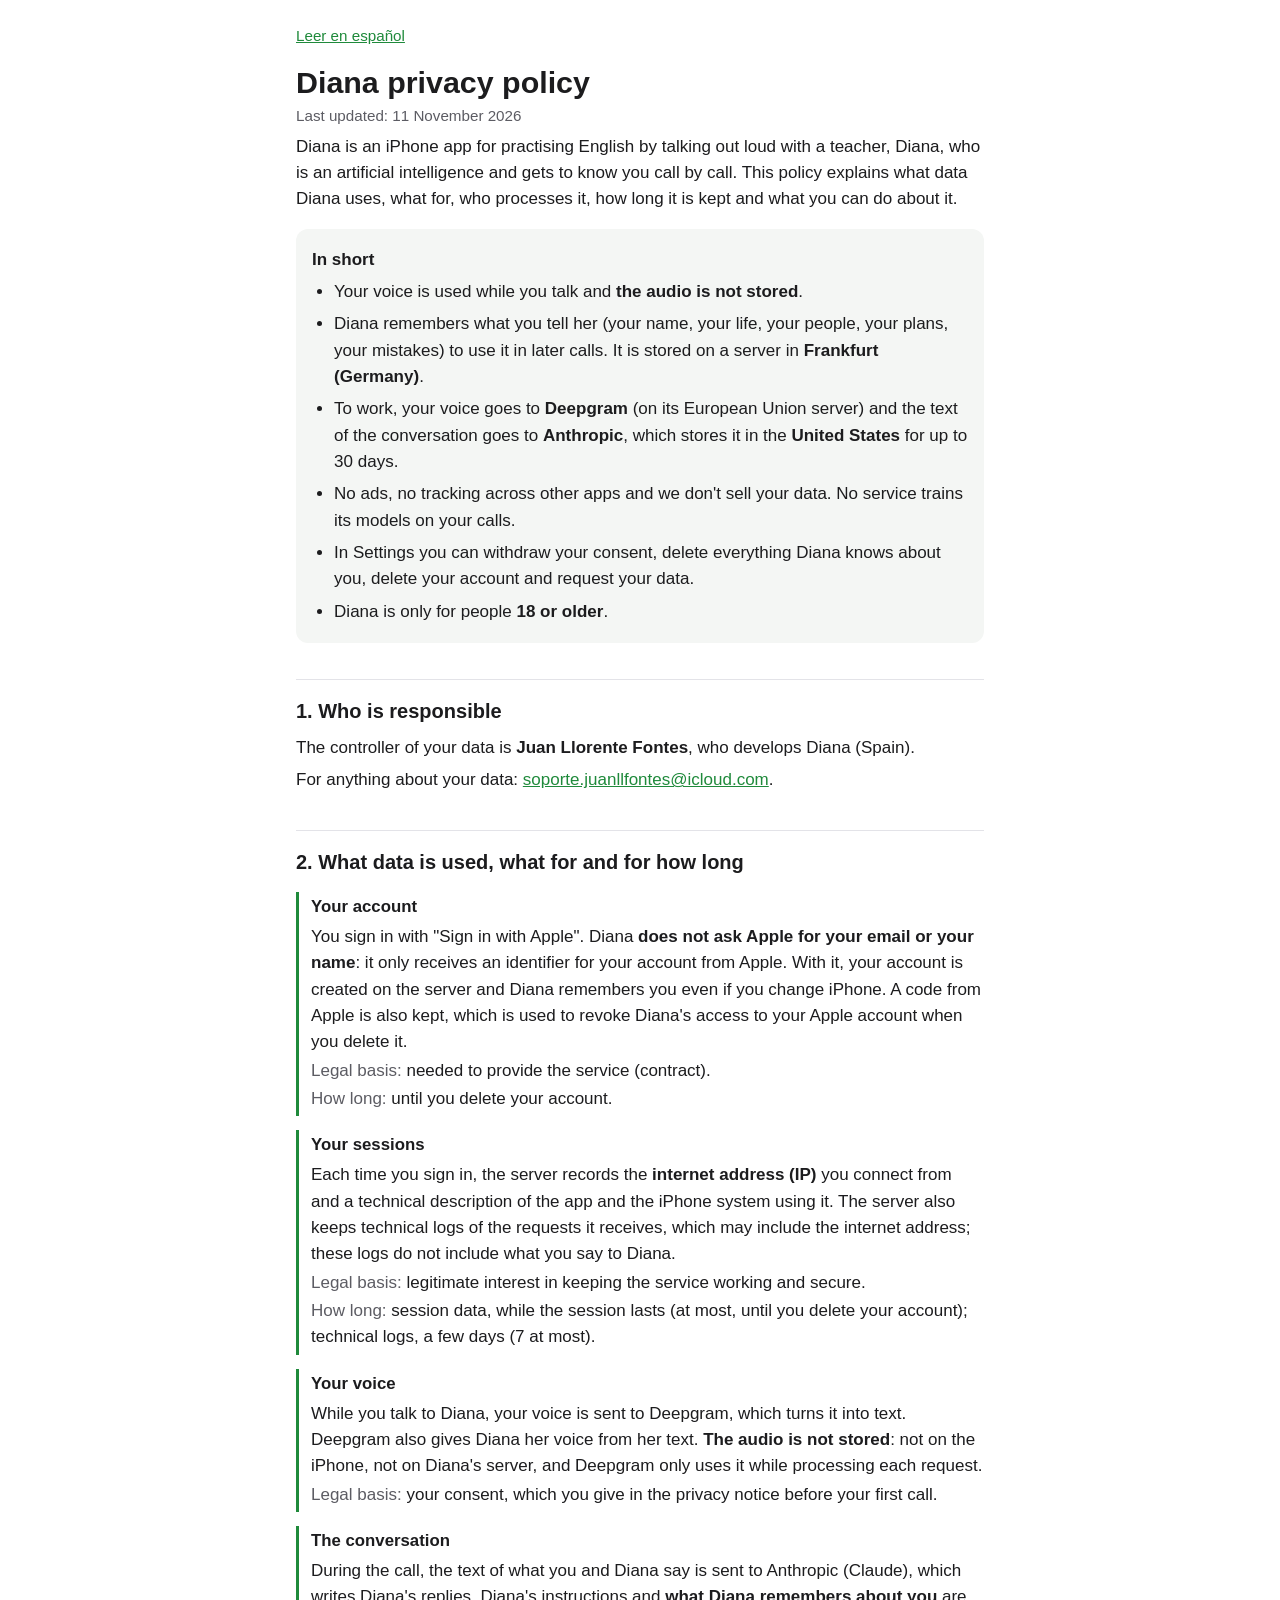
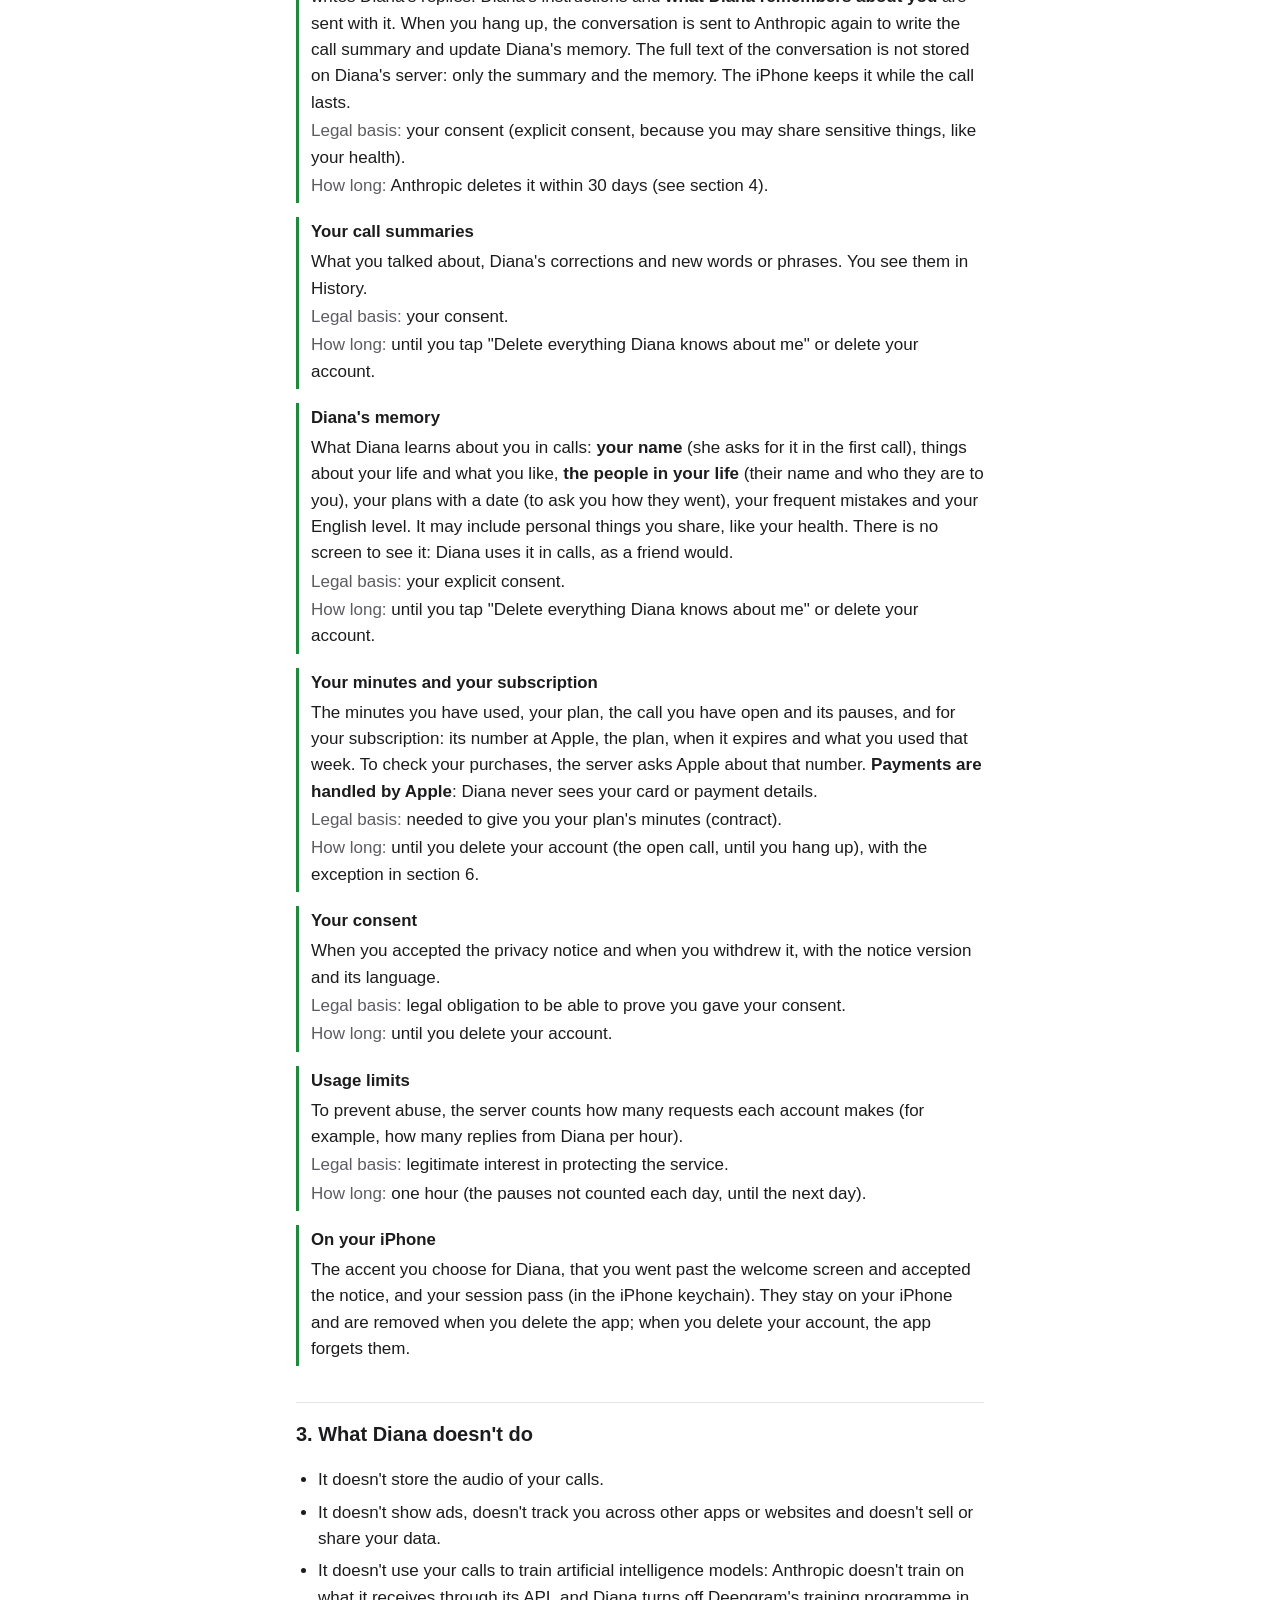
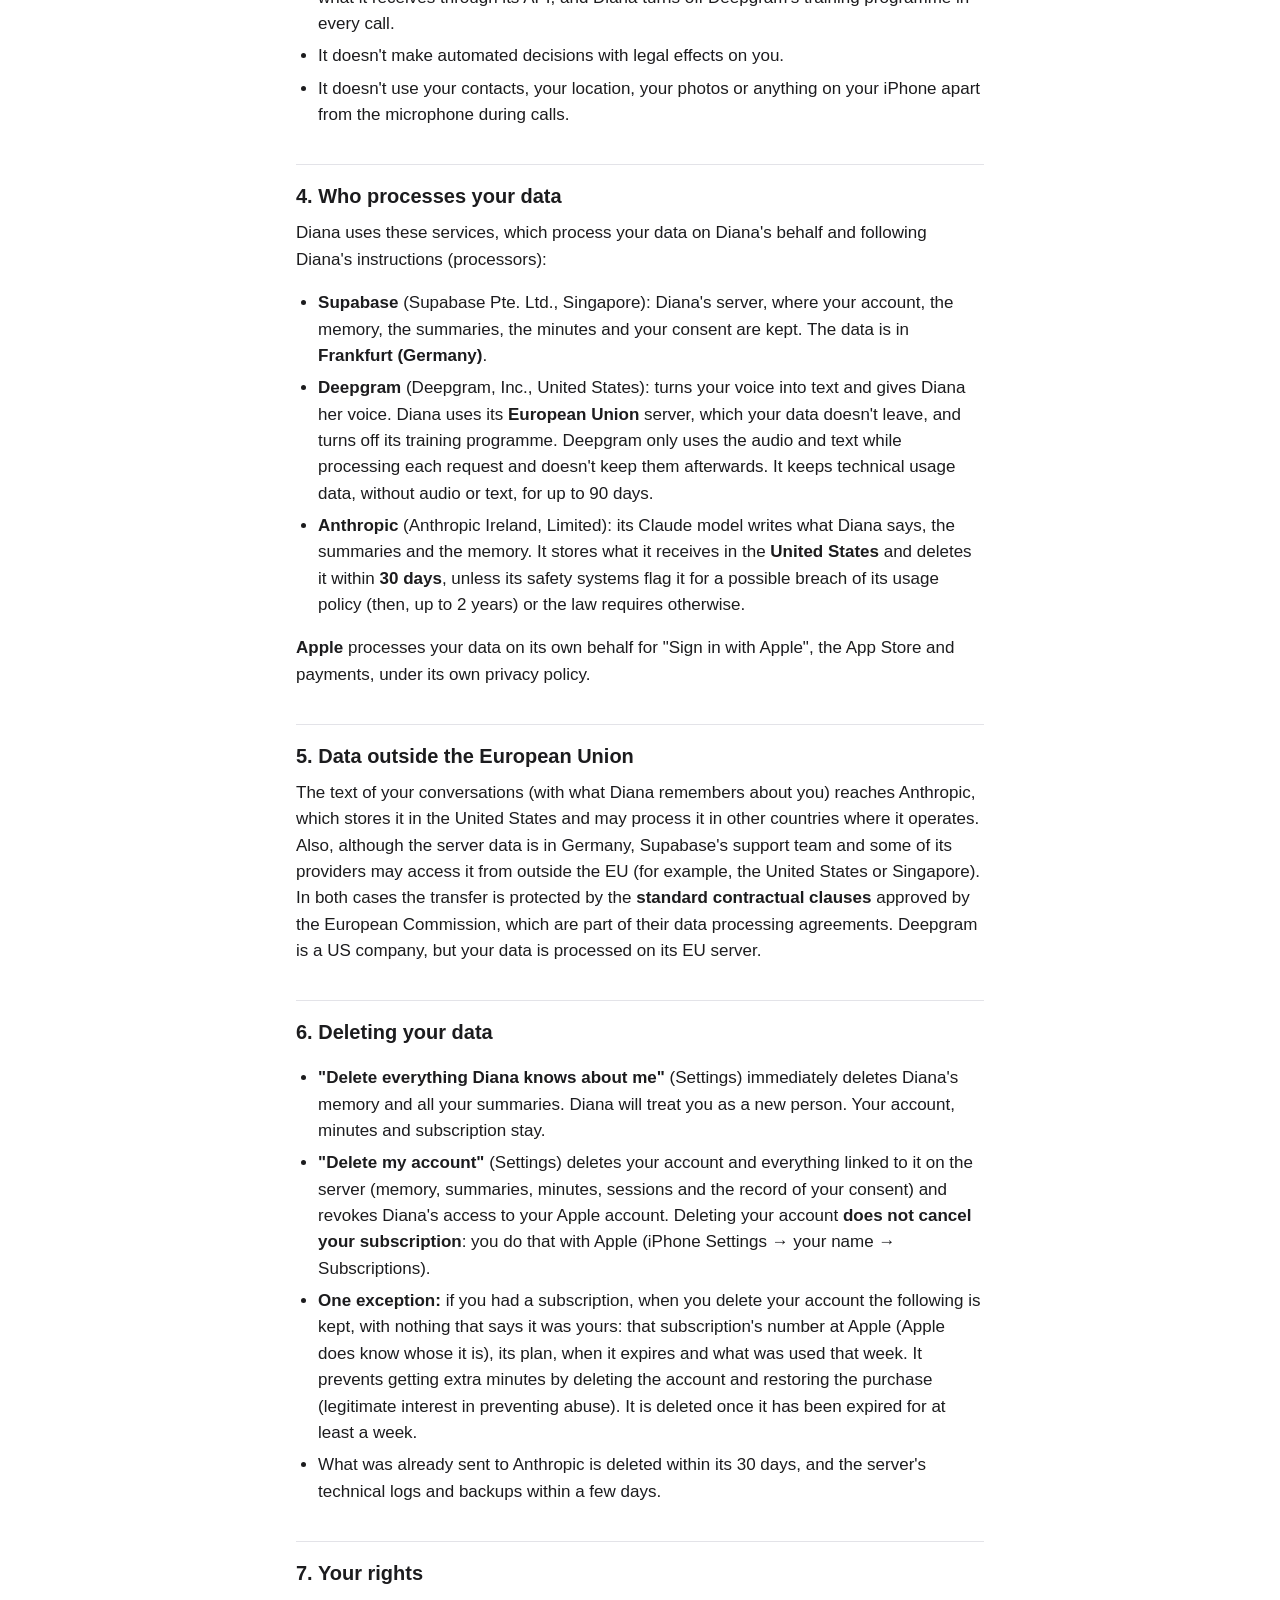
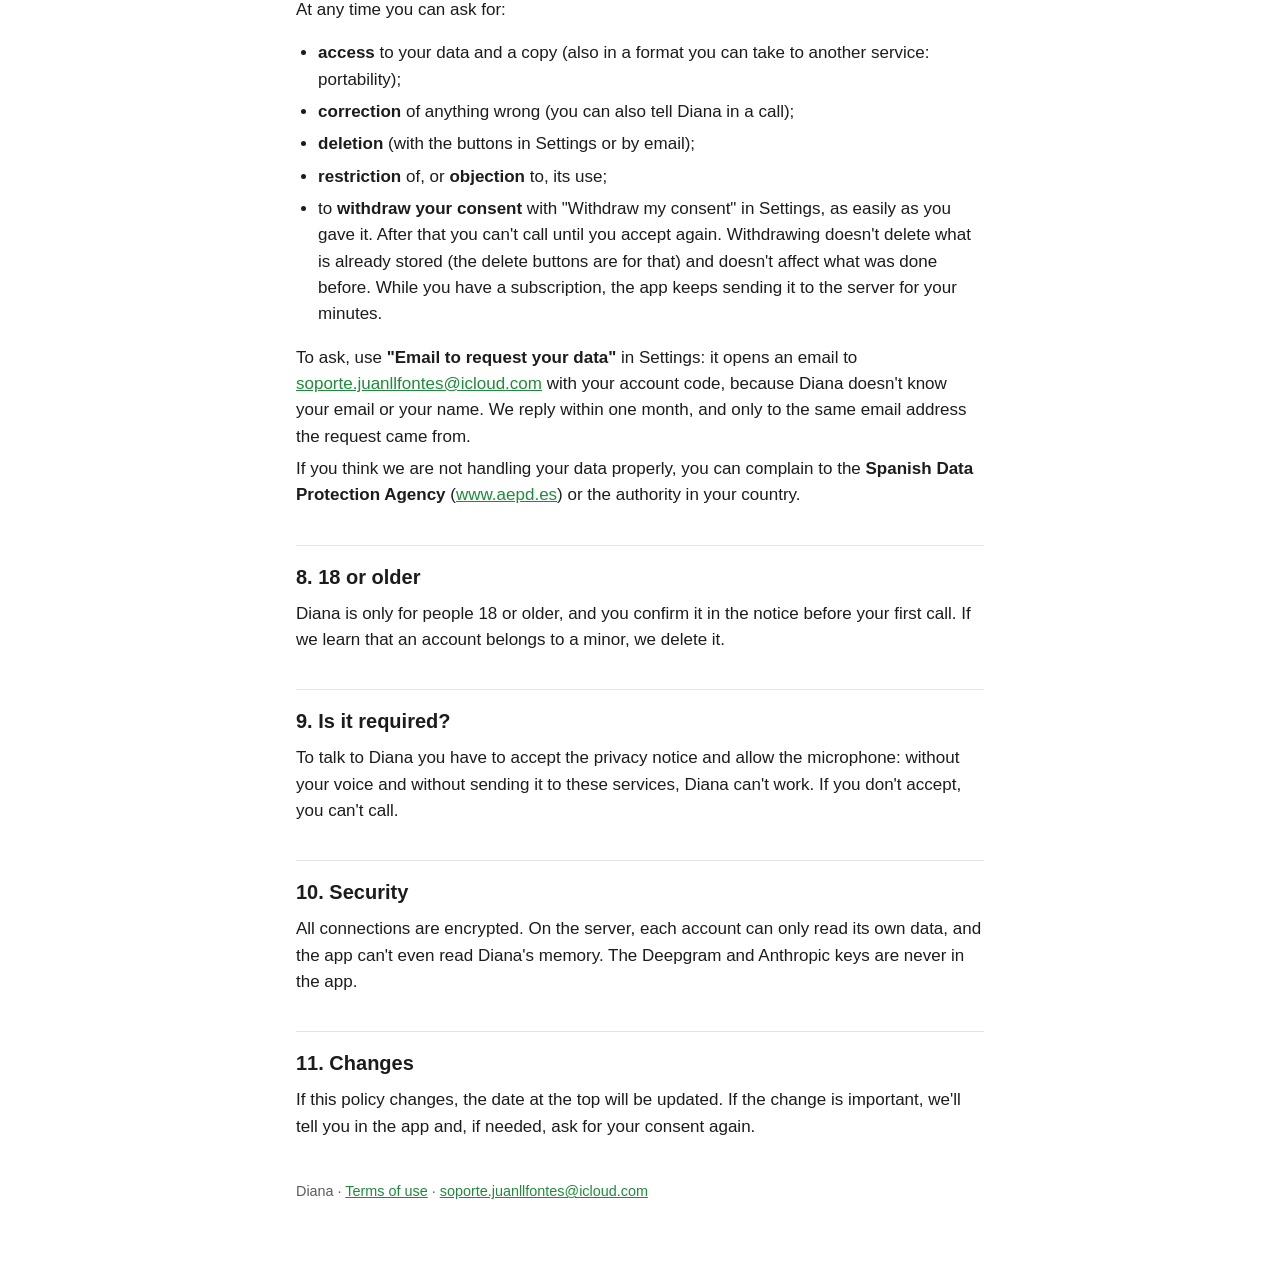
==== en/privacy.html @ 8b051eec "Política de privacidad y términos de uso de Diana (es/en), T-031 Co-Authored-By: Claude Opus 5.5 <no" ====
<!doctype html>
<html lang="en">
<head>
<meta charset="utf-8">
<meta name="viewport" content="width=device-width, initial-scale=1">
<title>Diana · Privacy policy</title>
<link rel="stylesheet" href="../estilo.css">
</head>
<body>
<main>
<p class="idioma"><a href="../es/privacidad.html" hreflang="es" lang="es">Leer en español</a></p>
<h1>Diana privacy policy</h1>
<p class="fecha">Last updated: 11 November 2026</p>

<p>Diana is an iPhone app for practising English by talking out loud with a teacher, Diana, who is an artificial intelligence and gets to know you call by call. This policy explains what data Diana uses, what for, who processes it, how long it is kept and what you can do about it.</p>

<div class="resumen">
<p><strong>In short</strong></p>
<ul>
<li>Your voice is used while you talk and <strong>the audio is not stored</strong>.</li>
<li>Diana remembers what you tell her (your name, your life, your people, your plans, your mistakes) to use it in later calls. It is stored on a server in <strong>Frankfurt (Germany)</strong>.</li>
<li>To work, your voice goes to <strong>Deepgram</strong> (on its European Union server) and the text of the conversation goes to <strong>Anthropic</strong>, which stores it in the <strong>United States</strong> for up to 30 days.</li>
<li>No ads, no tracking across other apps and we don't sell your data. No service trains its models on your calls.</li>
<li>In Settings you can withdraw your consent, delete everything Diana knows about you, delete your account and request your data.</li>
<li>Diana is only for people <strong>18 or older</strong>.</li>
</ul>
</div>

<h2>1. Who is responsible</h2>
<p>The controller of your data is <strong>Juan Llorente Fontes</strong>, who develops Diana (Spain).</p>
<p>For anything about your data: <a href="mailto:soporte.juanllfontes@icloud.com">soporte.juanllfontes@icloud.com</a>.</p>

<h2>2. What data is used, what for and for how long</h2>

<div class="dato">
<h3>Your account</h3>
<p>You sign in with "Sign in with Apple". Diana <strong>does not ask Apple for your email or your name</strong>: it only receives an identifier for your account from Apple. With it, your account is created on the server and Diana remembers you even if you change iPhone. A code from Apple is also kept, which is used to revoke Diana's access to your Apple account when you delete it.</p>
<p><span class="etiqueta">Legal basis:</span> needed to provide the service (contract).</p>
<p><span class="etiqueta">How long:</span> until you delete your account.</p>
</div>

<div class="dato">
<h3>Your sessions</h3>
<p>Each time you sign in, the server records the <strong>internet address (IP)</strong> you connect from and a technical description of the app and the iPhone system using it. The server also keeps technical logs of the requests it receives, which may include the internet address; these logs do not include what you say to Diana.</p>
<p><span class="etiqueta">Legal basis:</span> legitimate interest in keeping the service working and secure.</p>
<p><span class="etiqueta">How long:</span> session data, while the session lasts (at most, until you delete your account); technical logs, a few days (7 at most).</p>
</div>

<div class="dato">
<h3>Your voice</h3>
<p>While you talk to Diana, your voice is sent to Deepgram, which turns it into text. Deepgram also gives Diana her voice from her text. <strong>The audio is not stored</strong>: not on the iPhone, not on Diana's server, and Deepgram only uses it while processing each request.</p>
<p><span class="etiqueta">Legal basis:</span> your consent, which you give in the privacy notice before your first call.</p>
</div>

<div class="dato">
<h3>The conversation</h3>
<p>During the call, the text of what you and Diana say is sent to Anthropic (Claude), which writes Diana's replies. Diana's instructions and <strong>what Diana remembers about you</strong> are sent with it. When you hang up, the conversation is sent to Anthropic again to write the call summary and update Diana's memory. The full text of the conversation is not stored on Diana's server: only the summary and the memory. The iPhone keeps it while the call lasts.</p>
<p><span class="etiqueta">Legal basis:</span> your consent (explicit consent, because you may share sensitive things, like your health).</p>
<p><span class="etiqueta">How long:</span> Anthropic deletes it within 30 days (see section 4).</p>
</div>

<div class="dato">
<h3>Your call summaries</h3>
<p>What you talked about, Diana's corrections and new words or phrases. You see them in History.</p>
<p><span class="etiqueta">Legal basis:</span> your consent.</p>
<p><span class="etiqueta">How long:</span> until you tap "Delete everything Diana knows about me" or delete your account.</p>
</div>

<div class="dato">
<h3>Diana's memory</h3>
<p>What Diana learns about you in calls: <strong>your name</strong> (she asks for it in the first call), things about your life and what you like, <strong>the people in your life</strong> (their name and who they are to you), your plans with a date (to ask you how they went), your frequent mistakes and your English level. It may include personal things you share, like your health. There is no screen to see it: Diana uses it in calls, as a friend would.</p>
<p><span class="etiqueta">Legal basis:</span> your explicit consent.</p>
<p><span class="etiqueta">How long:</span> until you tap "Delete everything Diana knows about me" or delete your account.</p>
</div>

<div class="dato">
<h3>Your minutes and your subscription</h3>
<p>The minutes you have used, your plan, the call you have open and its pauses, and for your subscription: its number at Apple, the plan, when it expires and what you used that week. To check your purchases, the server asks Apple about that number. <strong>Payments are handled by Apple</strong>: Diana never sees your card or payment details.</p>
<p><span class="etiqueta">Legal basis:</span> needed to give you your plan's minutes (contract).</p>
<p><span class="etiqueta">How long:</span> until you delete your account (the open call, until you hang up), with the exception in section 6.</p>
</div>

<div class="dato">
<h3>Your consent</h3>
<p>When you accepted the privacy notice and when you withdrew it, with the notice version and its language.</p>
<p><span class="etiqueta">Legal basis:</span> legal obligation to be able to prove you gave your consent.</p>
<p><span class="etiqueta">How long:</span> until you delete your account.</p>
</div>

<div class="dato">
<h3>Usage limits</h3>
<p>To prevent abuse, the server counts how many requests each account makes (for example, how many replies from Diana per hour).</p>
<p><span class="etiqueta">Legal basis:</span> legitimate interest in protecting the service.</p>
<p><span class="etiqueta">How long:</span> one hour (the pauses not counted each day, until the next day).</p>
</div>

<div class="dato">
<h3>On your iPhone</h3>
<p>The accent you choose for Diana, that you went past the welcome screen and accepted the notice, and your session pass (in the iPhone keychain). They stay on your iPhone and are removed when you delete the app; when you delete your account, the app forgets them.</p>
</div>

<h2>3. What Diana doesn't do</h2>
<ul>
<li>It doesn't store the audio of your calls.</li>
<li>It doesn't show ads, doesn't track you across other apps or websites and doesn't sell or share your data.</li>
<li>It doesn't use your calls to train artificial intelligence models: Anthropic doesn't train on what it receives through its API, and Diana turns off Deepgram's training programme in every call.</li>
<li>It doesn't make automated decisions with legal effects on you.</li>
<li>It doesn't use your contacts, your location, your photos or anything on your iPhone apart from the microphone during calls.</li>
</ul>

<h2>4. Who processes your data</h2>
<p>Diana uses these services, which process your data on Diana's behalf and following Diana's instructions (processors):</p>
<ul>
<li><strong>Supabase</strong> (Supabase Pte. Ltd., Singapore): Diana's server, where your account, the memory, the summaries, the minutes and your consent are kept. The data is in <strong>Frankfurt (Germany)</strong>.</li>
<li><strong>Deepgram</strong> (Deepgram, Inc., United States): turns your voice into text and gives Diana her voice. Diana uses its <strong>European Union</strong> server, which your data doesn't leave, and turns off its training programme. Deepgram only uses the audio and text while processing each request and doesn't keep them afterwards. It keeps technical usage data, without audio or text, for up to 90 days.</li>
<li><strong>Anthropic</strong> (Anthropic Ireland, Limited): its Claude model writes what Diana says, the summaries and the memory. It stores what it receives in the <strong>United States</strong> and deletes it within <strong>30 days</strong>, unless its safety systems flag it for a possible breach of its usage policy (then, up to 2 years) or the law requires otherwise.</li>
</ul>
<p><strong>Apple</strong> processes your data on its own behalf for "Sign in with Apple", the App Store and payments, under its own privacy policy.</p>

<h2>5. Data outside the European Union</h2>
<p>The text of your conversations (with what Diana remembers about you) reaches Anthropic, which stores it in the United States and may process it in other countries where it operates. Also, although the server data is in Germany, Supabase's support team and some of its providers may access it from outside the EU (for example, the United States or Singapore). In both cases the transfer is protected by the <strong>standard contractual clauses</strong> approved by the European Commission, which are part of their data processing agreements. Deepgram is a US company, but your data is processed on its EU server.</p>

<h2>6. Deleting your data</h2>
<ul>
<li><strong>"Delete everything Diana knows about me"</strong> (Settings) immediately deletes Diana's memory and all your summaries. Diana will treat you as a new person. Your account, minutes and subscription stay.</li>
<li><strong>"Delete my account"</strong> (Settings) deletes your account and everything linked to it on the server (memory, summaries, minutes, sessions and the record of your consent) and revokes Diana's access to your Apple account. Deleting your account <strong>does not cancel your subscription</strong>: you do that with Apple (iPhone Settings → your name → Subscriptions).</li>
<li><strong>One exception:</strong> if you had a subscription, when you delete your account the following is kept, with nothing that says it was yours: that subscription's number at Apple (Apple does know whose it is), its plan, when it expires and what was used that week. It prevents getting extra minutes by deleting the account and restoring the purchase (legitimate interest in preventing abuse). It is deleted once it has been expired for at least a week.</li>
<li>What was already sent to Anthropic is deleted within its 30 days, and the server's technical logs and backups within a few days.</li>
</ul>

<h2>7. Your rights</h2>
<p>At any time you can ask for:</p>
<ul>
<li><strong>access</strong> to your data and a copy (also in a format you can take to another service: portability);</li>
<li><strong>correction</strong> of anything wrong (you can also tell Diana in a call);</li>
<li><strong>deletion</strong> (with the buttons in Settings or by email);</li>
<li><strong>restriction</strong> of, or <strong>objection</strong> to, its use;</li>
<li>to <strong>withdraw your consent</strong> with "Withdraw my consent" in Settings, as easily as you gave it. After that you can't call until you accept again. Withdrawing doesn't delete what is already stored (the delete buttons are for that) and doesn't affect what was done before. While you have a subscription, the app keeps sending it to the server for your minutes.</li>
</ul>
<p>To ask, use <strong>"Email to request your data"</strong> in Settings: it opens an email to <a href="mailto:soporte.juanllfontes@icloud.com">soporte.juanllfontes@icloud.com</a> with your account code, because Diana doesn't know your email or your name. We reply within one month, and only to the same email address the request came from.</p>
<p>If you think we are not handling your data properly, you can complain to the <strong>Spanish Data Protection Agency</strong> (<a href="https://www.aepd.es">www.aepd.es</a>) or the authority in your country.</p>

<h2>8. 18 or older</h2>
<p>Diana is only for people 18 or older, and you confirm it in the notice before your first call. If we learn that an account belongs to a minor, we delete it.</p>

<h2>9. Is it required?</h2>
<p>To talk to Diana you have to accept the privacy notice and allow the microphone: without your voice and without sending it to these services, Diana can't work. If you don't accept, you can't call.</p>

<h2>10. Security</h2>
<p>All connections are encrypted. On the server, each account can only read its own data, and the app can't even read Diana's memory. The Deepgram and Anthropic keys are never in the app.</p>

<h2>11. Changes</h2>
<p>If this policy changes, the date at the top will be updated. If the change is important, we'll tell you in the app and, if needed, ask for your consent again.</p>

<footer>
<p>Diana · <a href="terms.html">Terms of use</a> · <a href="mailto:soporte.juanllfontes@icloud.com">soporte.juanllfontes@icloud.com</a></p>
</footer>
</main>
</body>
</html>
---- estilo.css ----
:root {
  color-scheme: light dark;
  --fondo: #ffffff;
  --texto: #1c1c1e;
  --suave: #5c5c63;
  --linea: #e3e3e8;
  --acento: #1f8a3b;
  --caja: #f4f6f4;
}
@media (prefers-color-scheme: dark) {
  :root {
    --fondo: #111113;
    --texto: #f2f2f5;
    --suave: #a9a9b2;
    --linea: #2c2c31;
    --acento: #4cc76a;
    --caja: #1b1e1b;
  }
}
* { box-sizing: border-box; }
html { -webkit-text-size-adjust: 100%; }
body {
  margin: 0;
  background: var(--fondo);
  color: var(--texto);
  font: 17px/1.55 -apple-system, BlinkMacSystemFont, "Segoe UI", Roboto, Helvetica, Arial, sans-serif;
}
main { max-width: 720px; margin: 0 auto; padding: 24px 16px 64px; }
h1 { font-size: 1.9rem; line-height: 1.2; margin: 8px 0 4px; }
h2 { font-size: 1.25rem; margin: 36px 0 8px; padding-top: 16px; border-top: 1px solid var(--linea); }
h3 { font-size: 1.05rem; margin: 20px 0 4px; }
p, li { margin: 6px 0; }
ul { padding-left: 1.3em; }
a { color: var(--acento); }
.fecha, .idioma { color: var(--suave); font-size: 0.95rem; margin: 0; }
.idioma { margin-bottom: 16px; }
.resumen { background: var(--caja); border-radius: 12px; padding: 12px 16px; margin: 16px 0; }
.resumen ul { margin: 0; }
.dato { border-left: 3px solid var(--acento); padding: 2px 0 2px 12px; margin: 14px 0; }
.dato h3 { margin-top: 0; }
.dato p { margin: 2px 0; }
.dato .etiqueta { color: var(--suave); }
footer { color: var(--suave); font-size: 0.9rem; margin-top: 40px; }
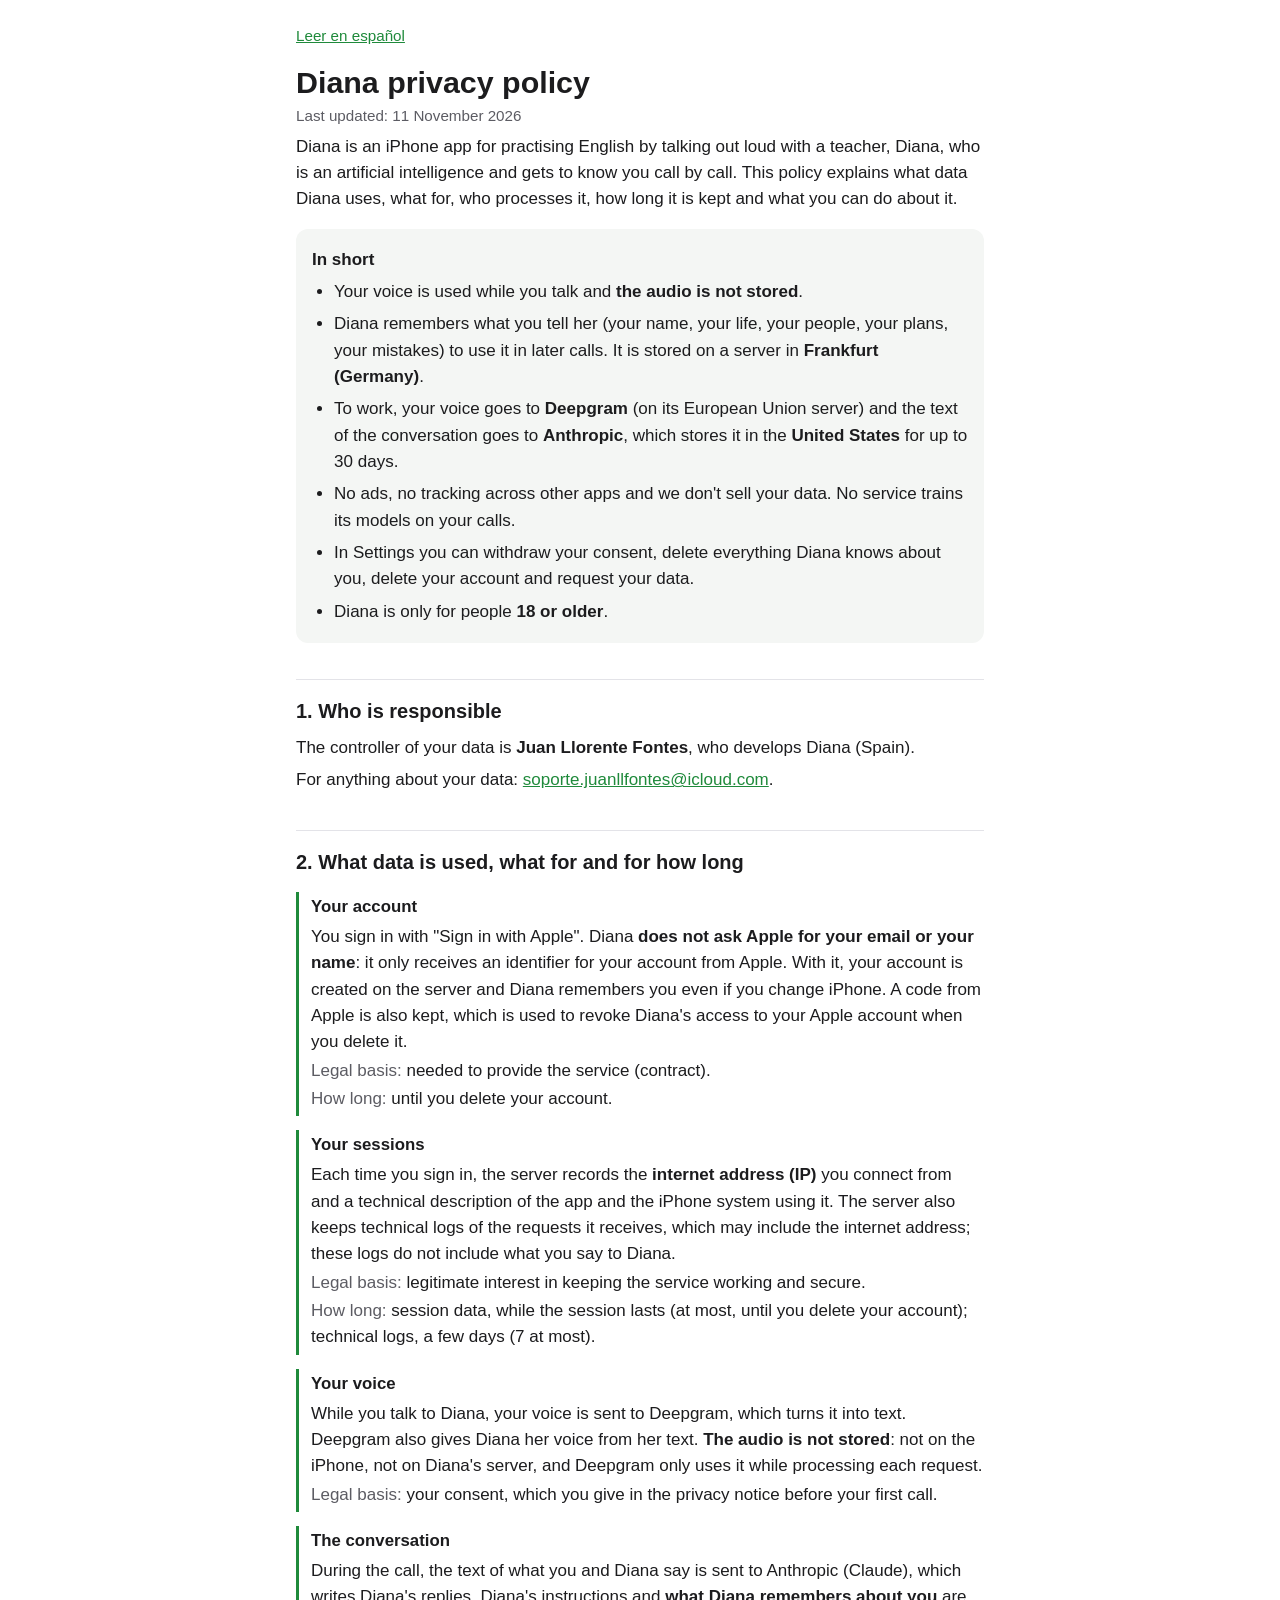
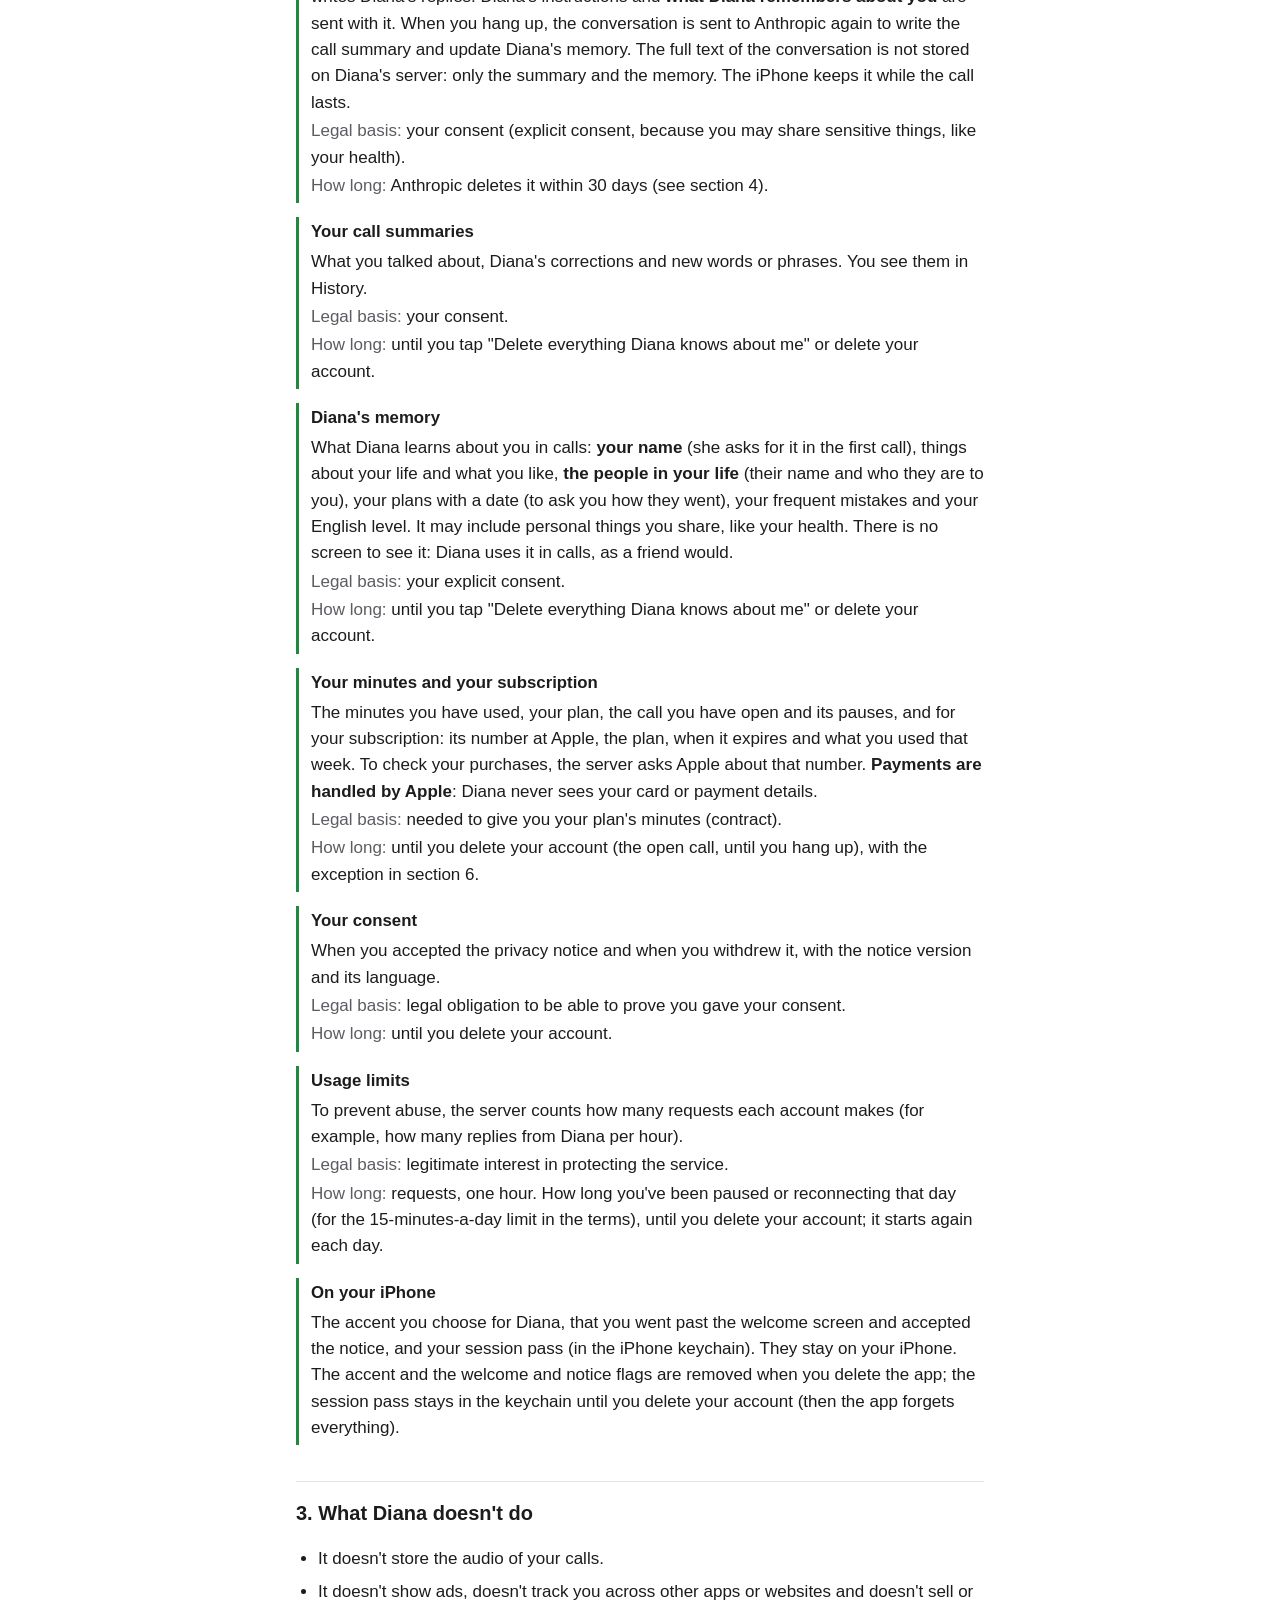
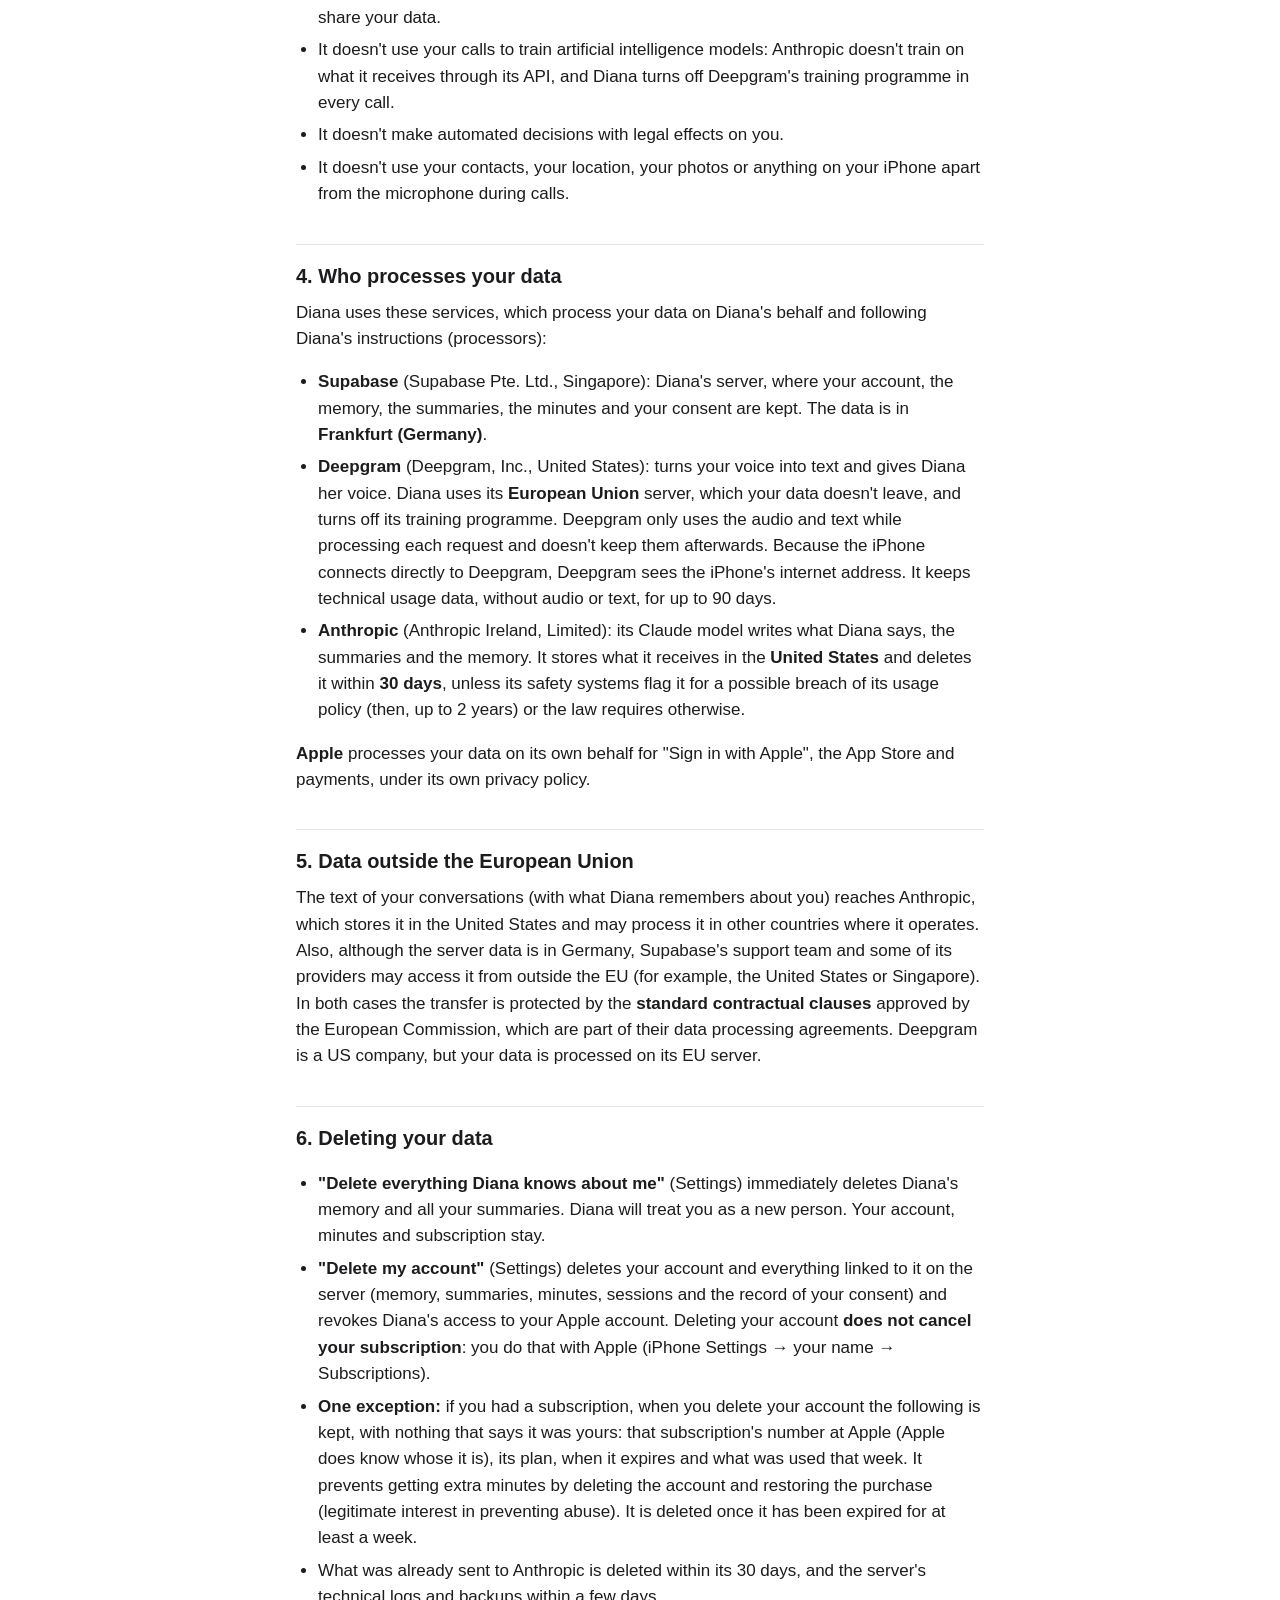
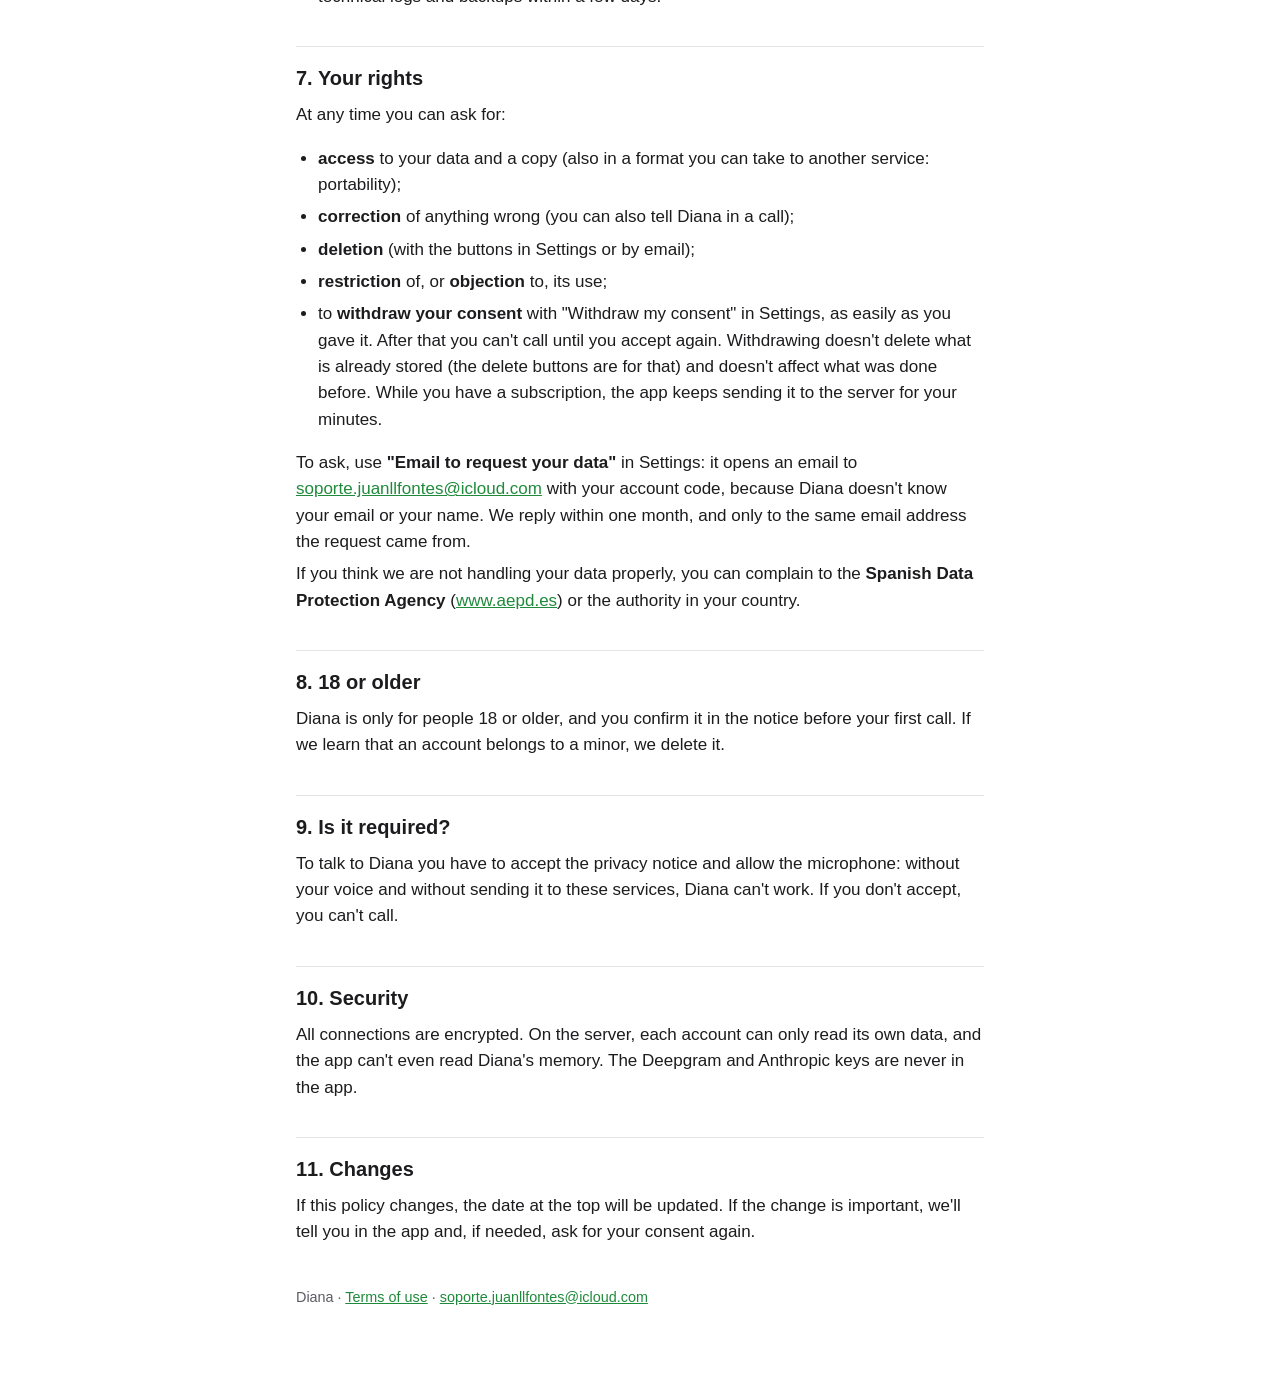
==== commit 347c5ebf: "Arreglos de la revisión de T-031: pase en el llavero, paradas del día, 15 min de pausas y IP en Deep" ====
--- a/en/privacy.html
+++ b/en/privacy.html
@@ -91,12 +91,12 @@
 <h3>Usage limits</h3>
 <p>To prevent abuse, the server counts how many requests each account makes (for example, how many replies from Diana per hour).</p>
 <p><span class="etiqueta">Legal basis:</span> legitimate interest in protecting the service.</p>
-<p><span class="etiqueta">How long:</span> one hour (the pauses not counted each day, until the next day).</p>
+<p><span class="etiqueta">How long:</span> requests, one hour. How long you've been paused or reconnecting that day (for the 15-minutes-a-day limit in the terms), until you delete your account; it starts again each day.</p>
 </div>
 
 <div class="dato">
 <h3>On your iPhone</h3>
-<p>The accent you choose for Diana, that you went past the welcome screen and accepted the notice, and your session pass (in the iPhone keychain). They stay on your iPhone and are removed when you delete the app; when you delete your account, the app forgets them.</p>
+<p>The accent you choose for Diana, that you went past the welcome screen and accepted the notice, and your session pass (in the iPhone keychain). They stay on your iPhone. The accent and the welcome and notice flags are removed when you delete the app; the session pass stays in the keychain until you delete your account (then the app forgets everything).</p>
 </div>
 
 <h2>3. What Diana doesn't do</h2>
@@ -112,7 +112,7 @@
 <p>Diana uses these services, which process your data on Diana's behalf and following Diana's instructions (processors):</p>
 <ul>
 <li><strong>Supabase</strong> (Supabase Pte. Ltd., Singapore): Diana's server, where your account, the memory, the summaries, the minutes and your consent are kept. The data is in <strong>Frankfurt (Germany)</strong>.</li>
-<li><strong>Deepgram</strong> (Deepgram, Inc., United States): turns your voice into text and gives Diana her voice. Diana uses its <strong>European Union</strong> server, which your data doesn't leave, and turns off its training programme. Deepgram only uses the audio and text while processing each request and doesn't keep them afterwards. It keeps technical usage data, without audio or text, for up to 90 days.</li>
+<li><strong>Deepgram</strong> (Deepgram, Inc., United States): turns your voice into text and gives Diana her voice. Diana uses its <strong>European Union</strong> server, which your data doesn't leave, and turns off its training programme. Deepgram only uses the audio and text while processing each request and doesn't keep them afterwards. Because the iPhone connects directly to Deepgram, Deepgram sees the iPhone's internet address. It keeps technical usage data, without audio or text, for up to 90 days.</li>
 <li><strong>Anthropic</strong> (Anthropic Ireland, Limited): its Claude model writes what Diana says, the summaries and the memory. It stores what it receives in the <strong>United States</strong> and deletes it within <strong>30 days</strong>, unless its safety systems flag it for a possible breach of its usage policy (then, up to 2 years) or the law requires otherwise.</li>
 </ul>
 <p><strong>Apple</strong> processes your data on its own behalf for "Sign in with Apple", the App Store and payments, under its own privacy policy.</p>
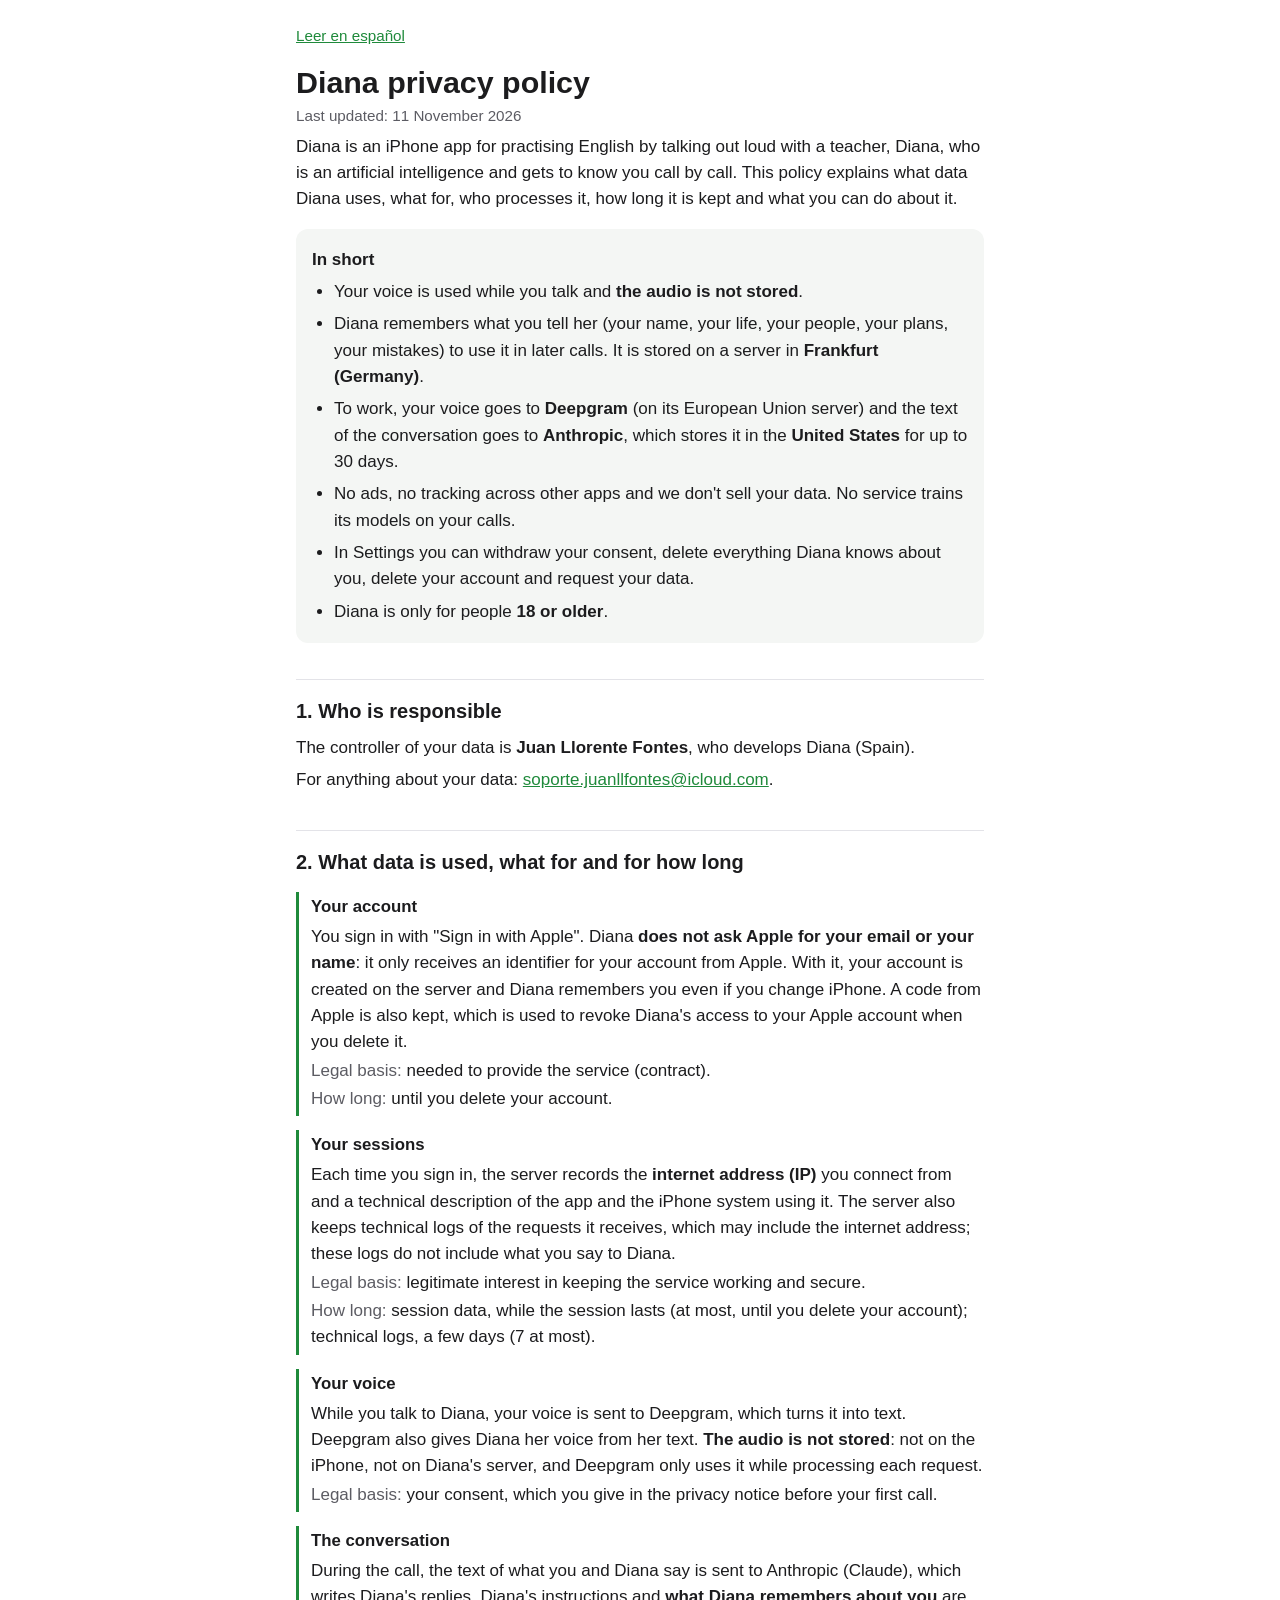
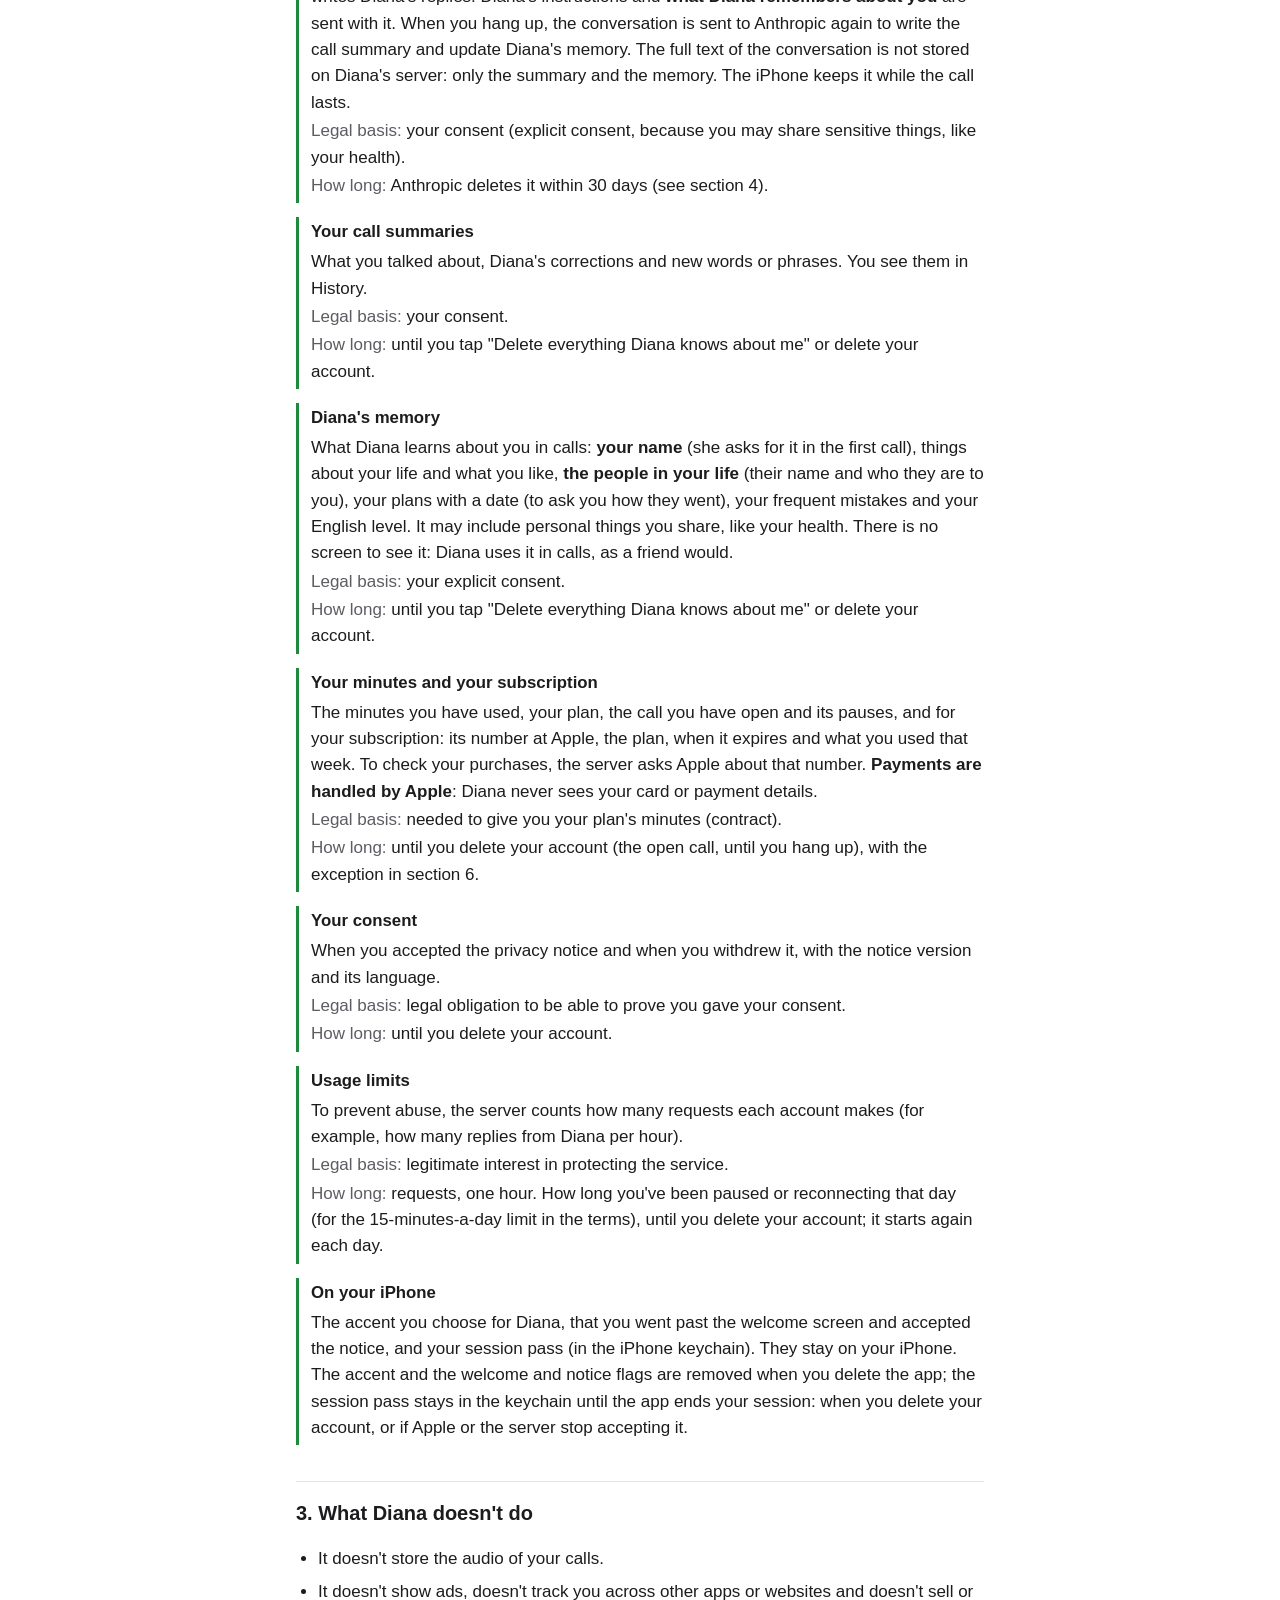
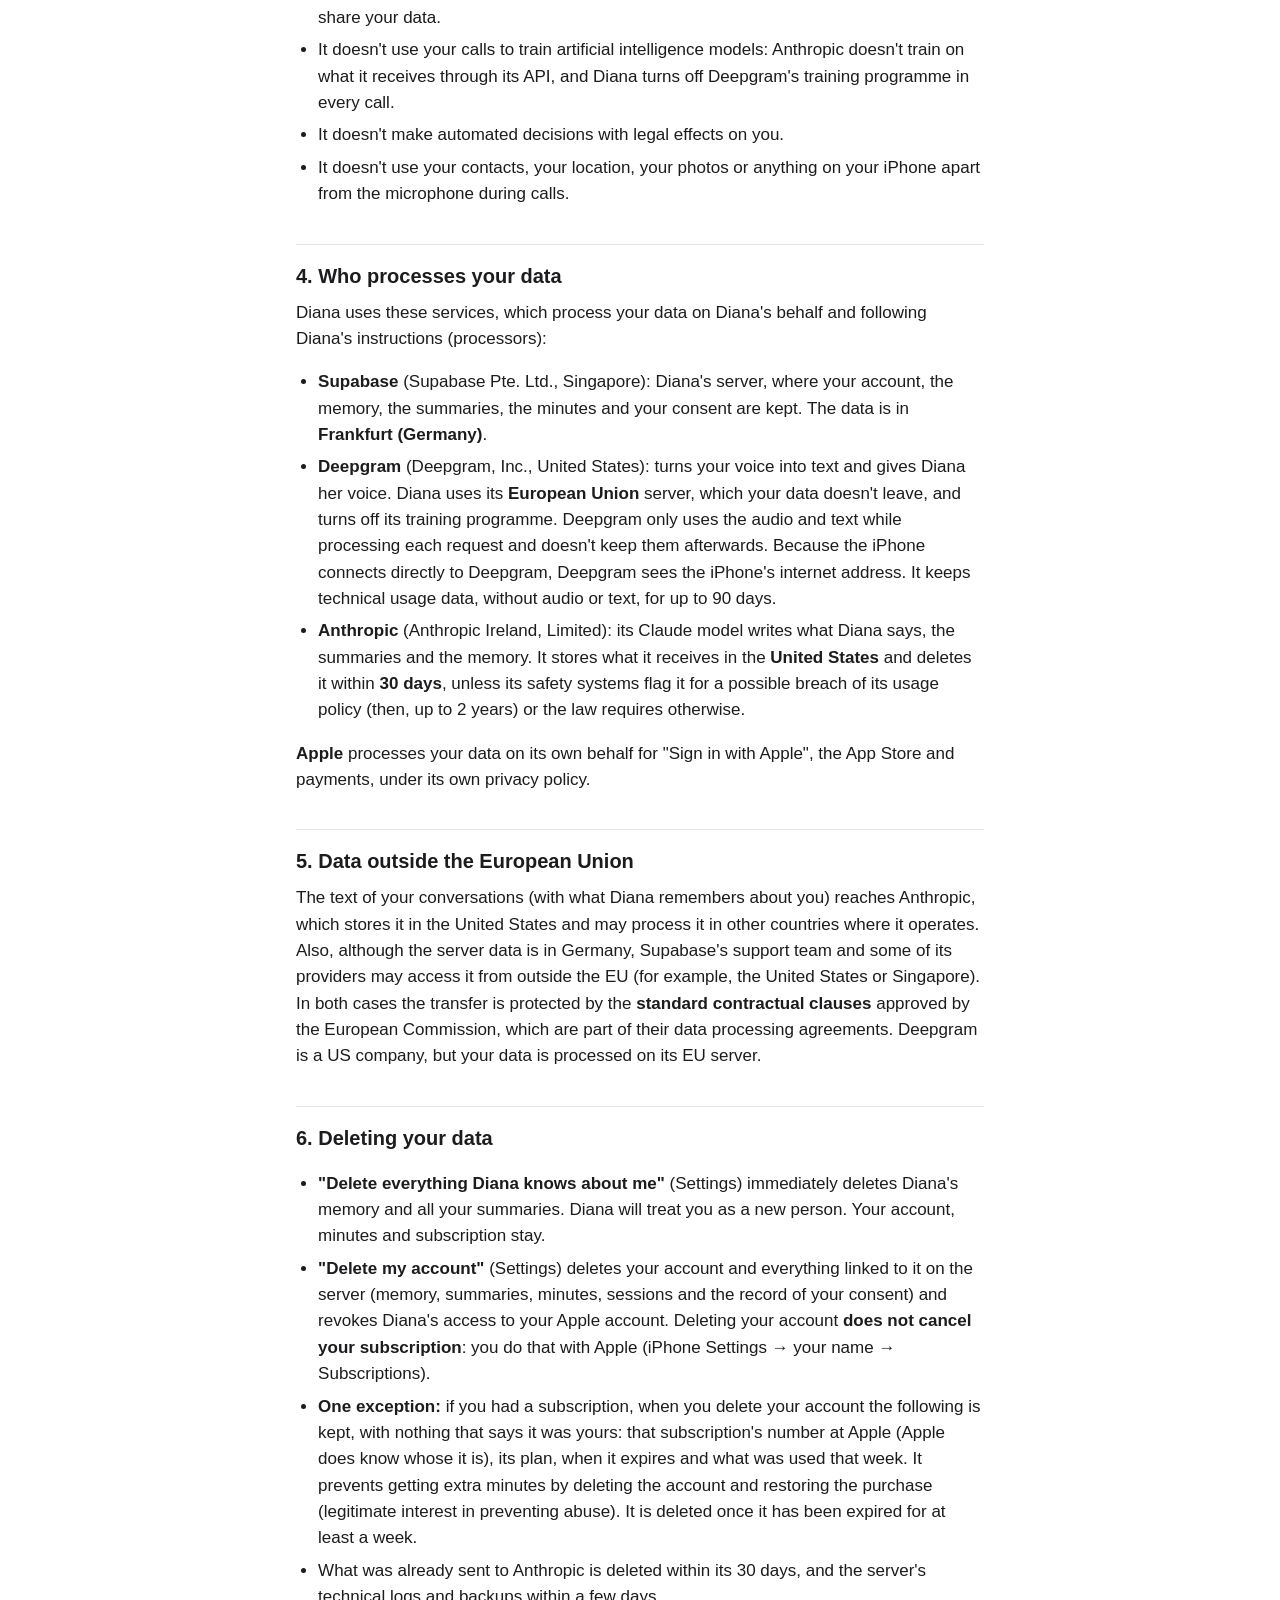
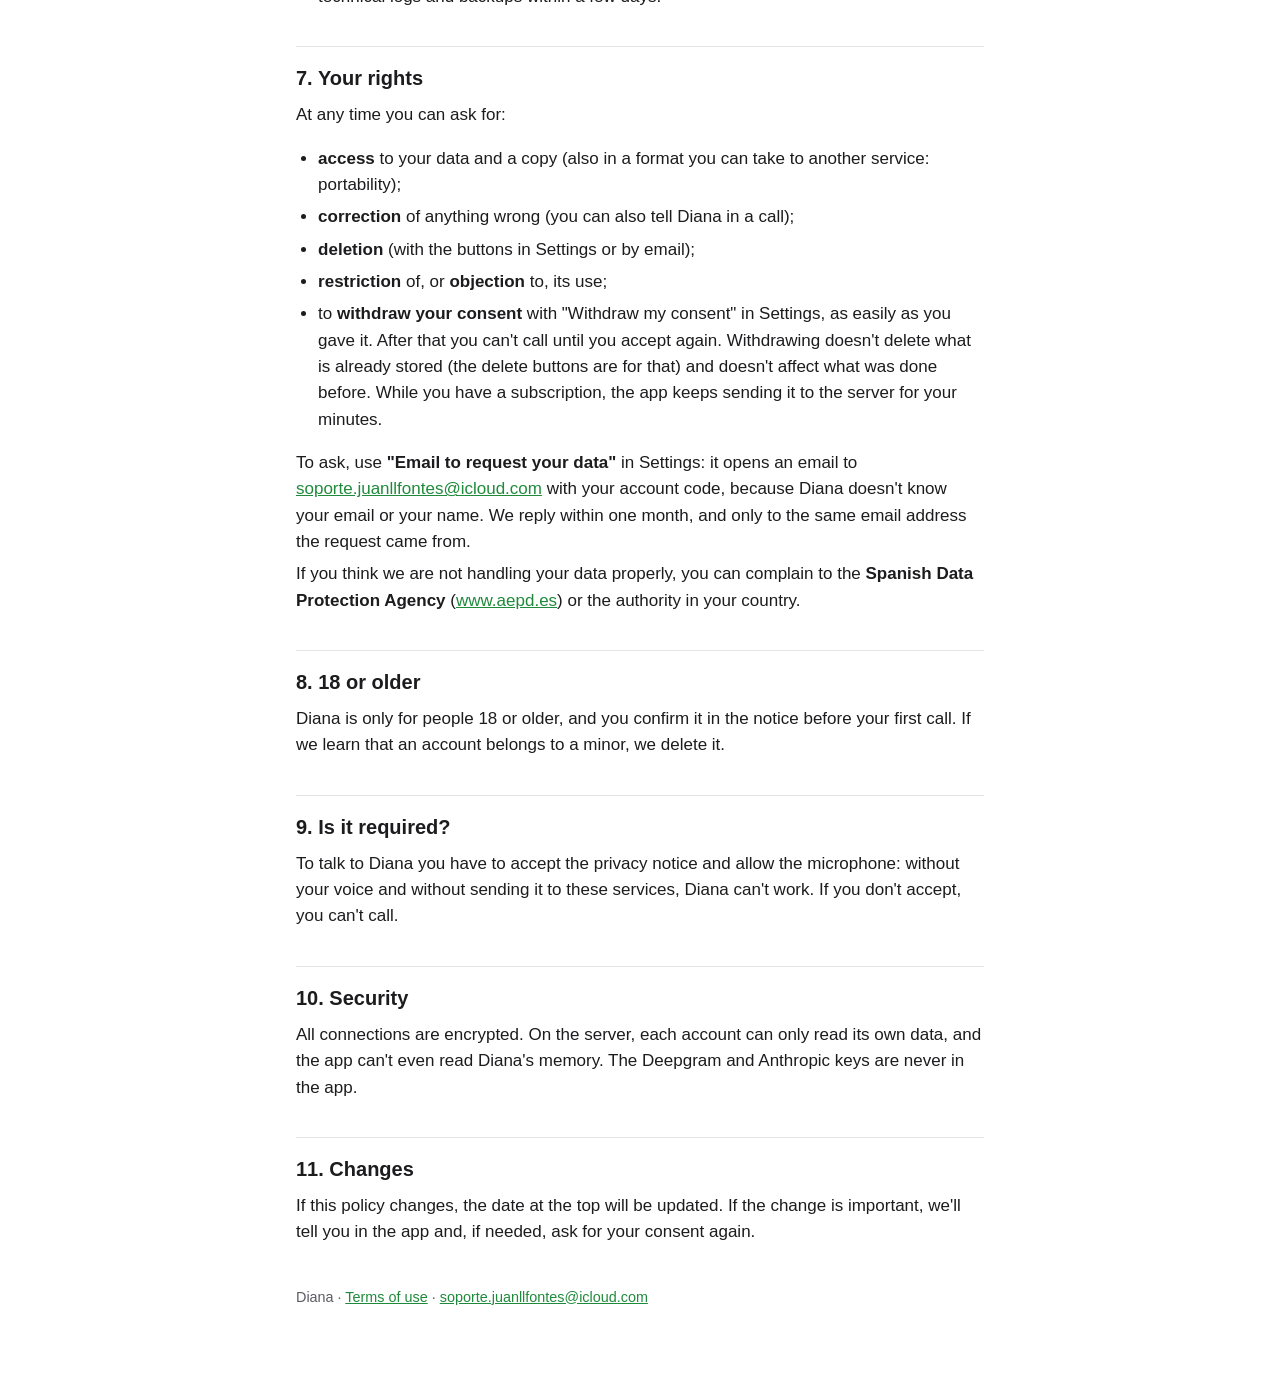
==== commit 8a1035f0: "Aprobador de T-031: cuándo se olvida el pase de la sesión Co-Authored-By: Claude Opus 5.5 <noreply@a" ====
--- a/en/privacy.html
+++ b/en/privacy.html
@@ -96,7 +96,7 @@
 
 <div class="dato">
 <h3>On your iPhone</h3>
-<p>The accent you choose for Diana, that you went past the welcome screen and accepted the notice, and your session pass (in the iPhone keychain). They stay on your iPhone. The accent and the welcome and notice flags are removed when you delete the app; the session pass stays in the keychain until you delete your account (then the app forgets everything).</p>
+<p>The accent you choose for Diana, that you went past the welcome screen and accepted the notice, and your session pass (in the iPhone keychain). They stay on your iPhone. The accent and the welcome and notice flags are removed when you delete the app; the session pass stays in the keychain until the app ends your session: when you delete your account, or if Apple or the server stop accepting it.</p>
 </div>
 
 <h2>3. What Diana doesn't do</h2>
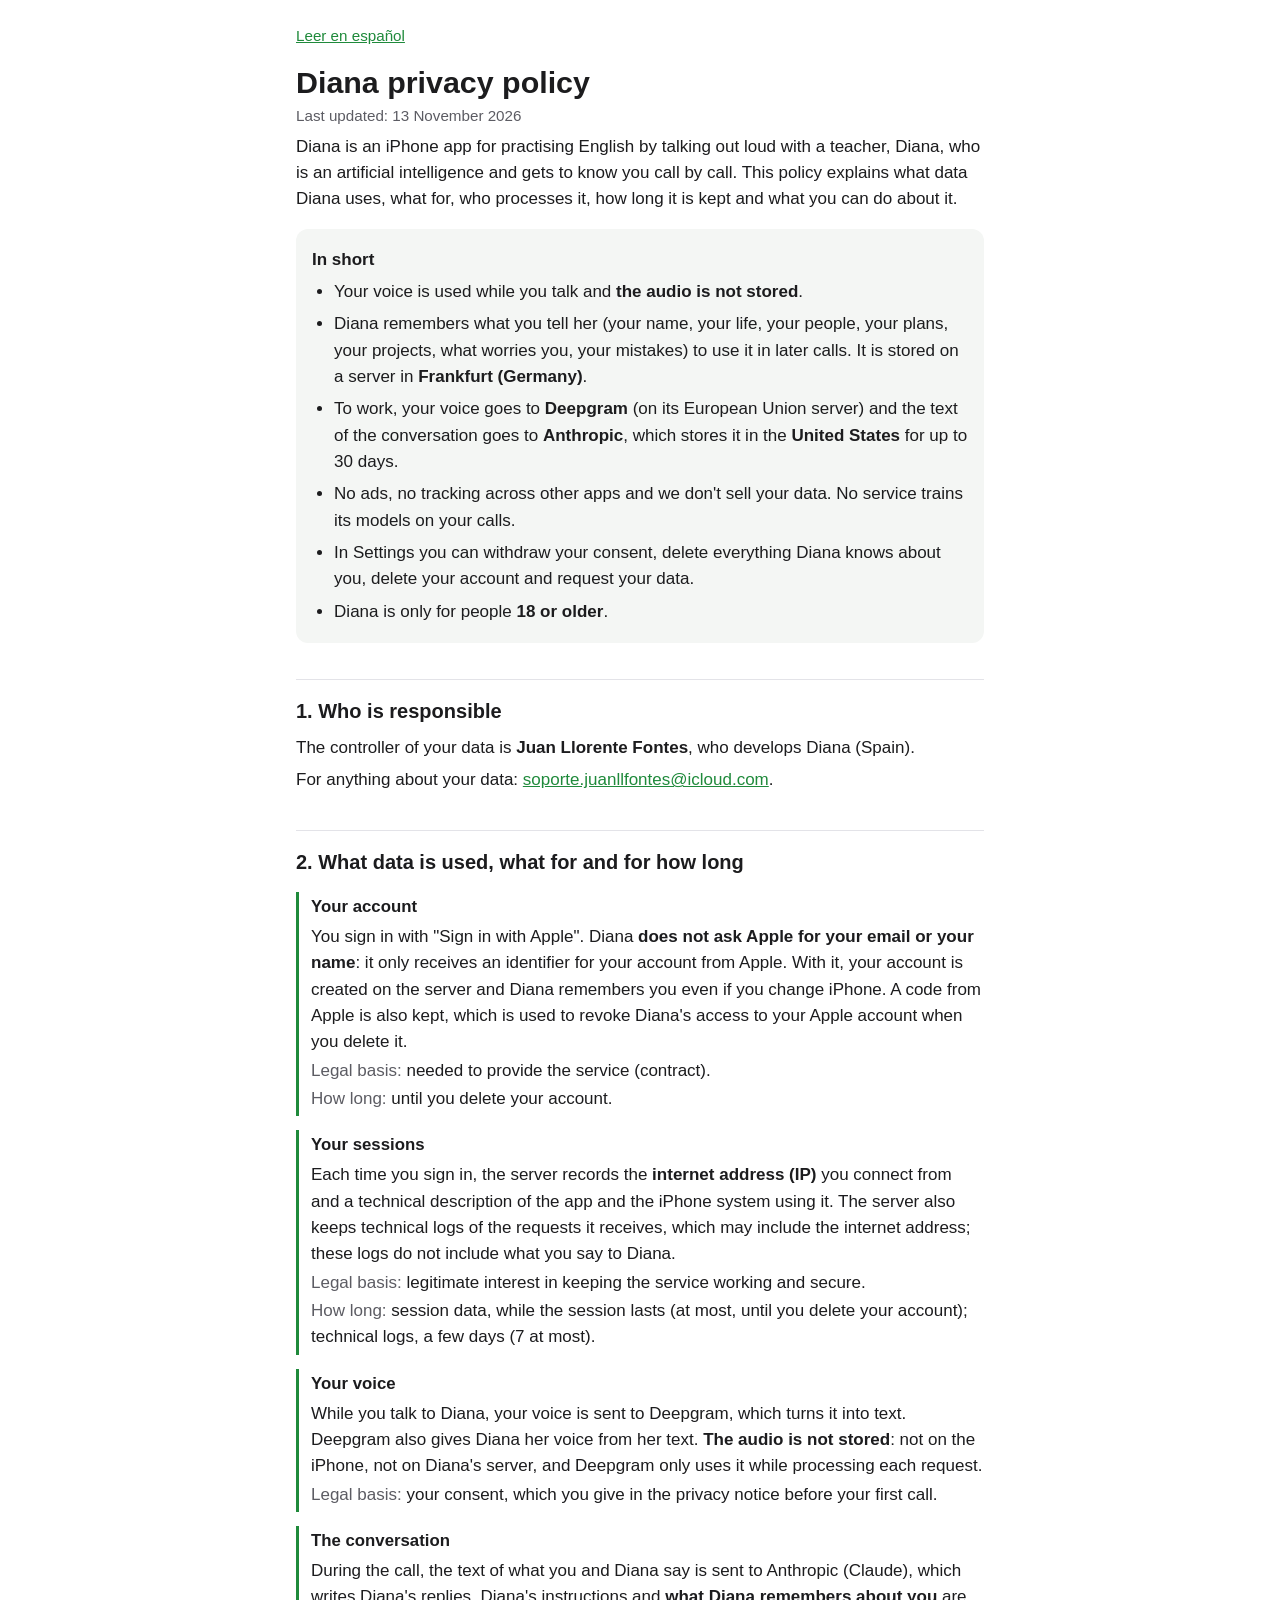
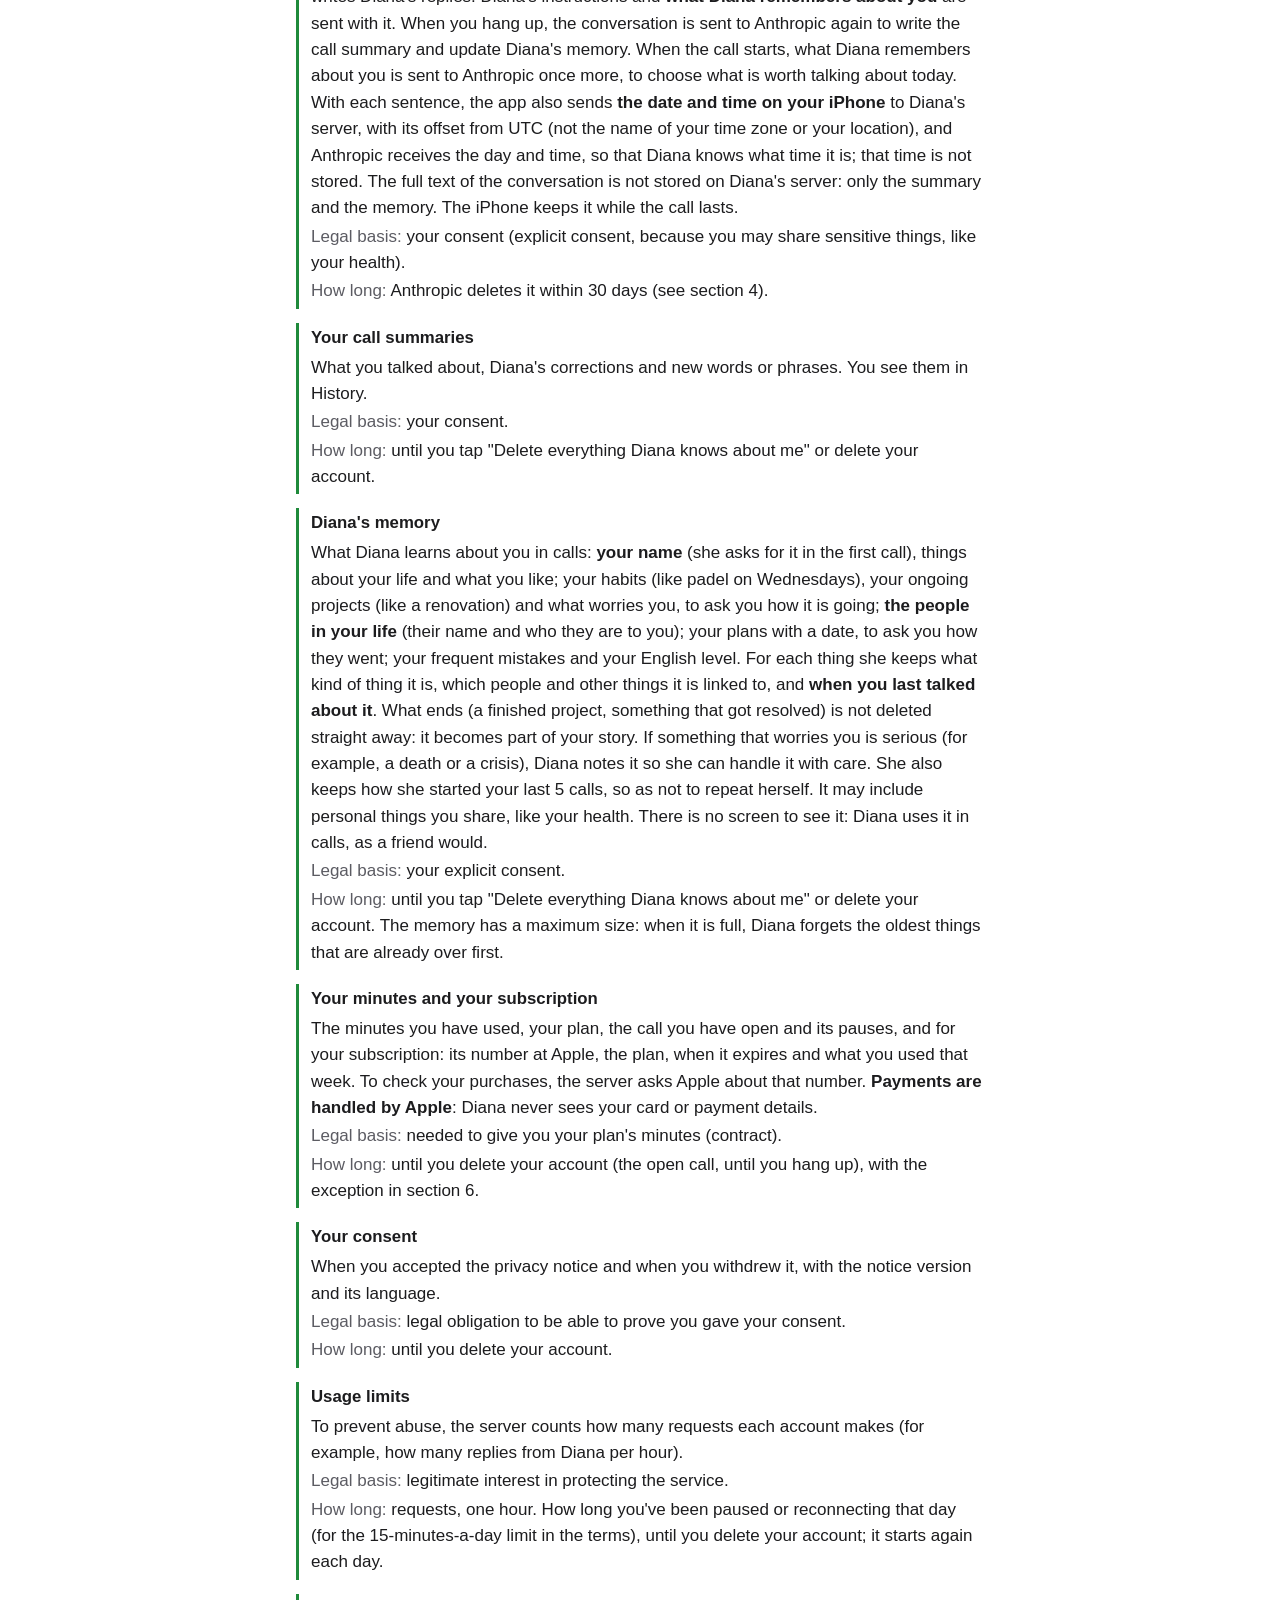
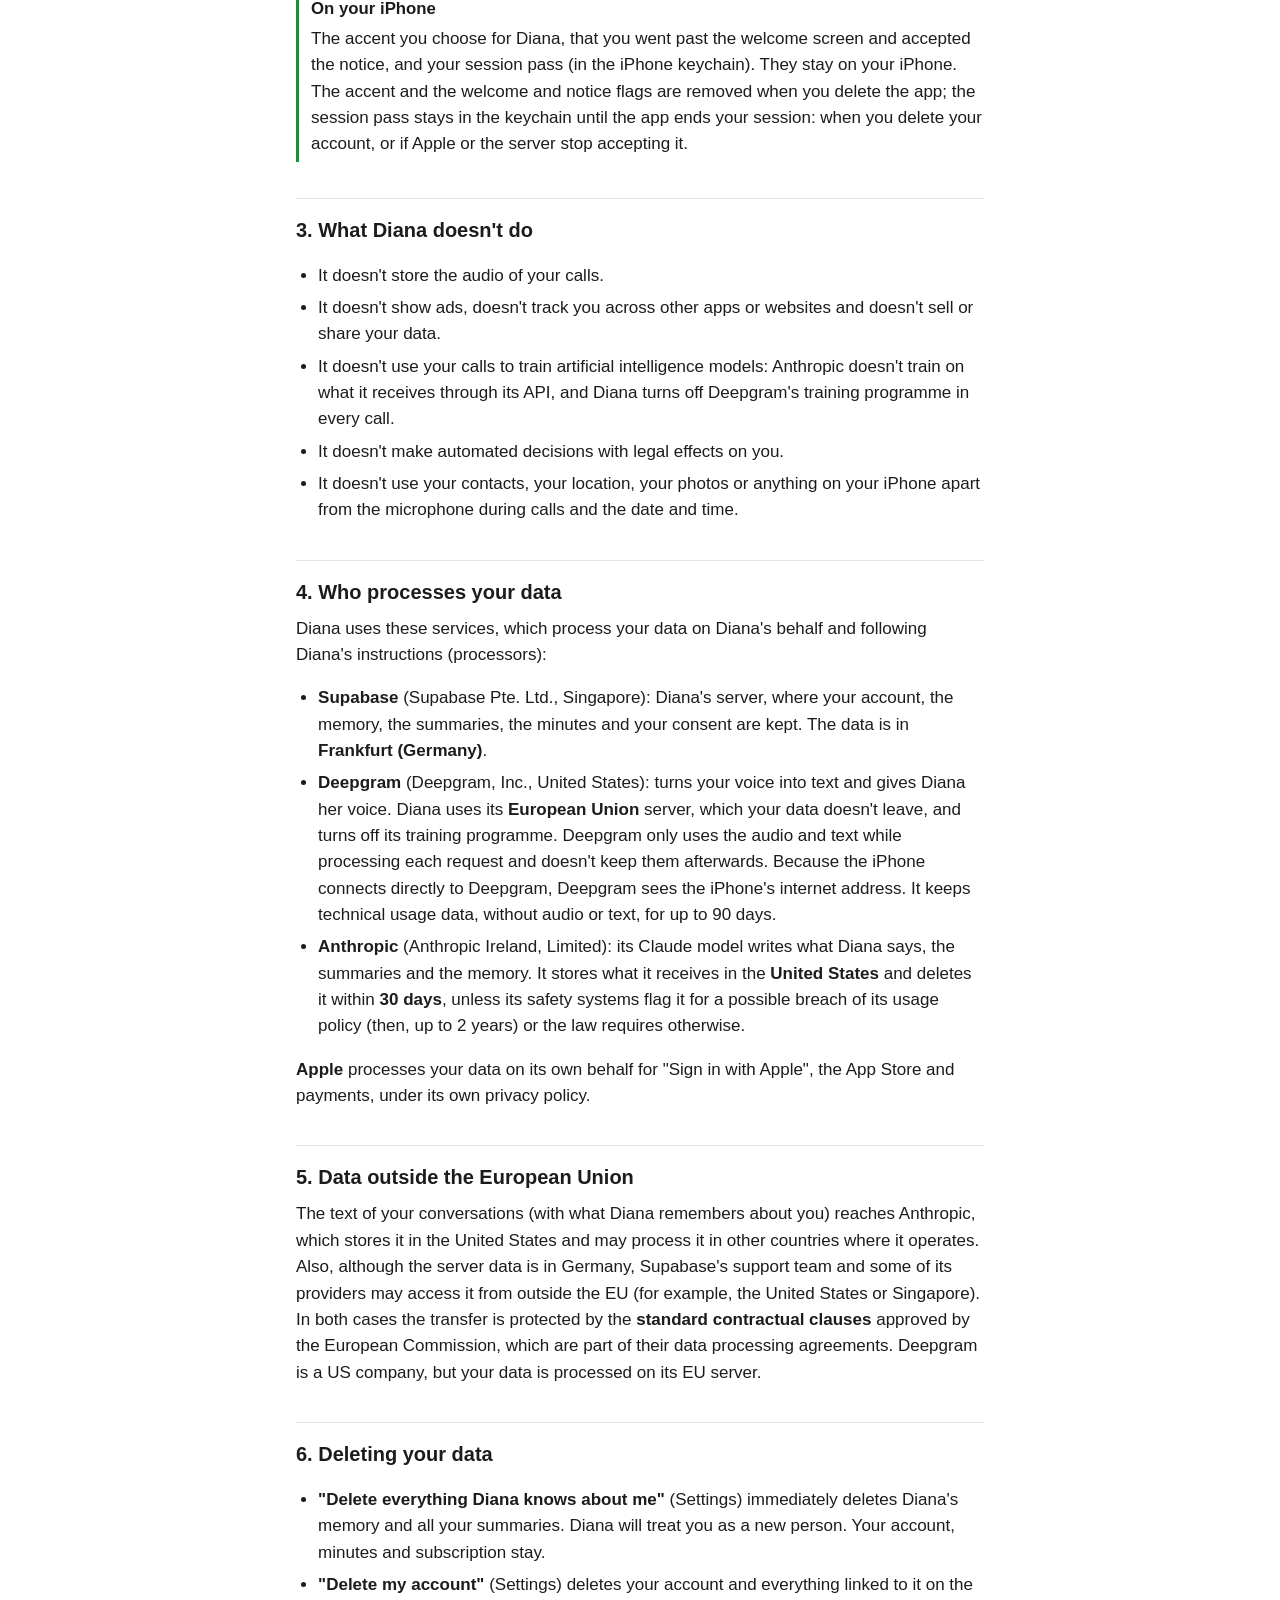
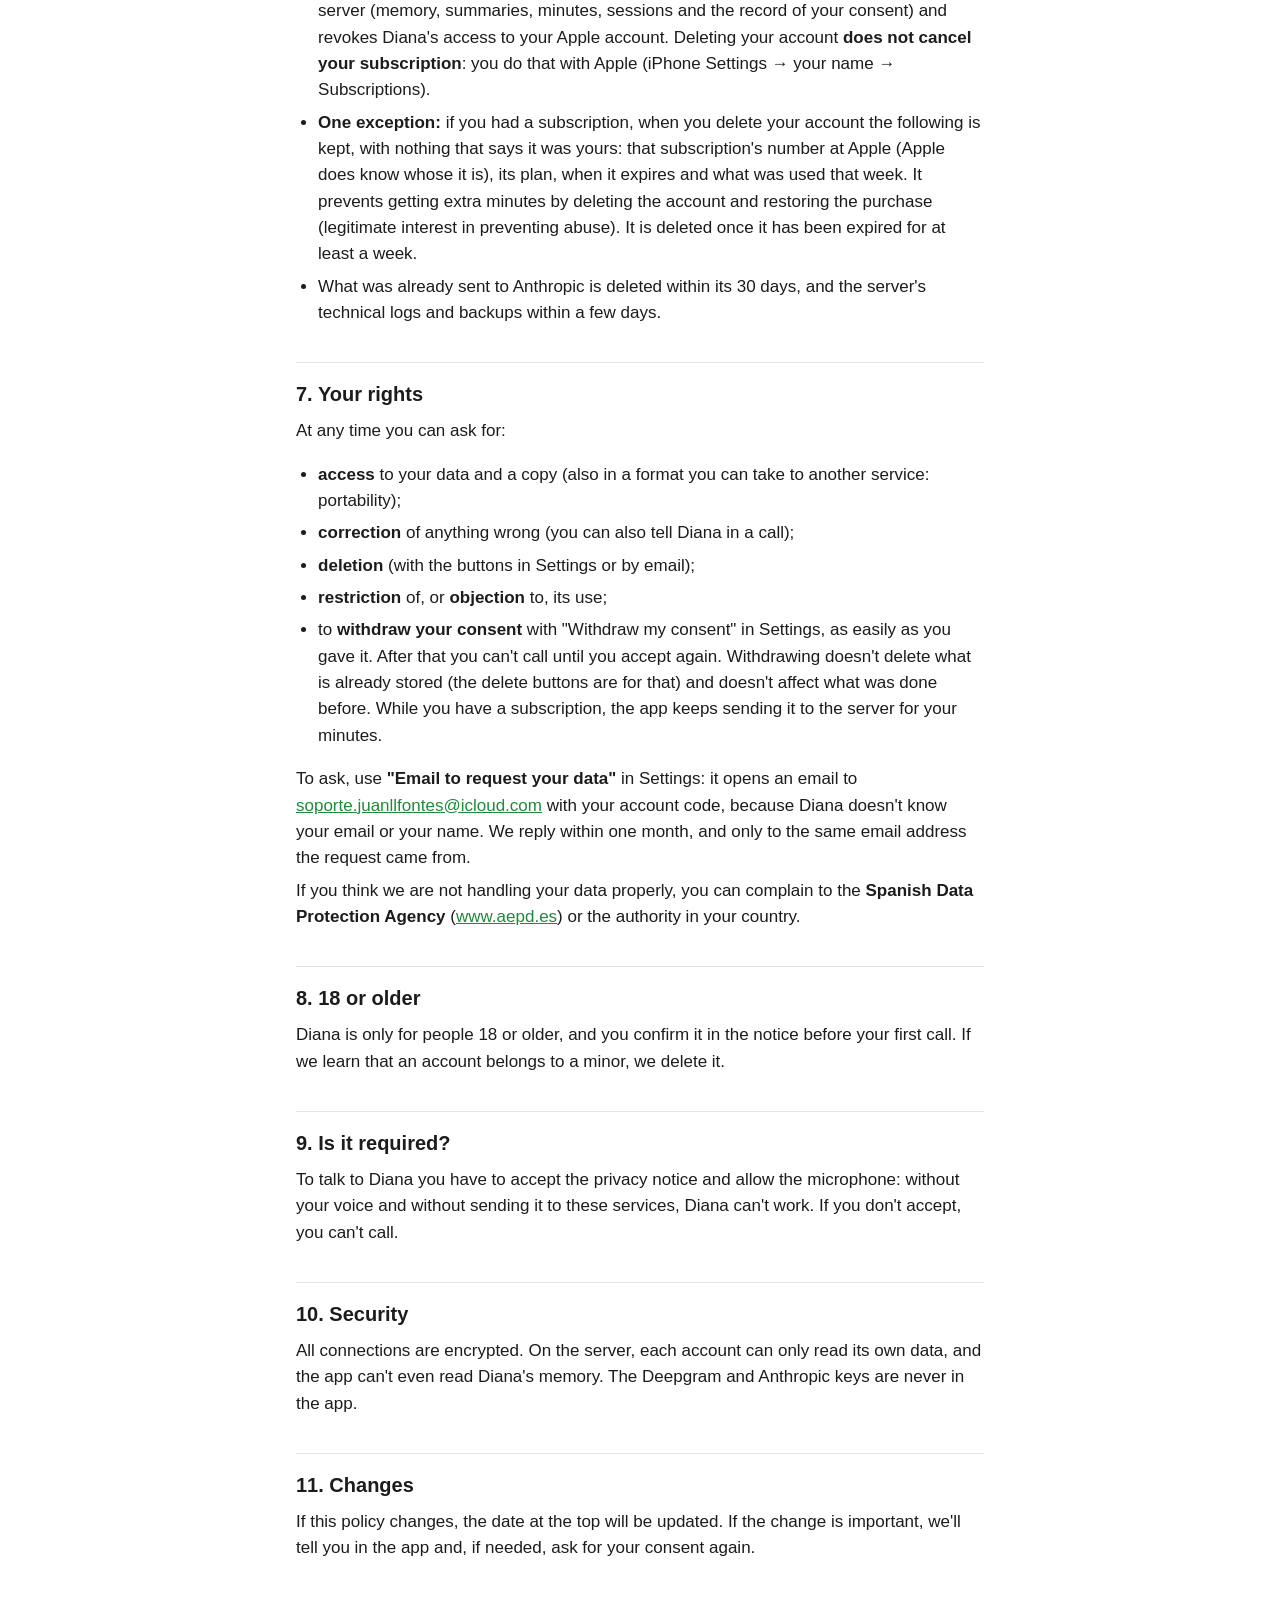
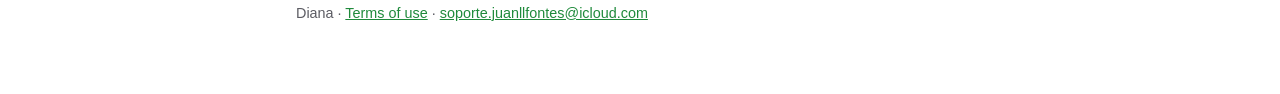
==== commit a8da3e11: "Política al día con la memoria nueva y la hora del iPhone (T-044)" ====
--- a/en/privacy.html
+++ b/en/privacy.html
@@ -10,7 +10,7 @@
 <main>
 <p class="idioma"><a href="../es/privacidad.html" hreflang="es" lang="es">Leer en español</a></p>
 <h1>Diana privacy policy</h1>
-<p class="fecha">Last updated: 11 November 2026</p>
+<p class="fecha">Last updated: 13 November 2026</p>
 
 <p>Diana is an iPhone app for practising English by talking out loud with a teacher, Diana, who is an artificial intelligence and gets to know you call by call. This policy explains what data Diana uses, what for, who processes it, how long it is kept and what you can do about it.</p>
 
@@ -18,7 +18,7 @@
 <p><strong>In short</strong></p>
 <ul>
 <li>Your voice is used while you talk and <strong>the audio is not stored</strong>.</li>
-<li>Diana remembers what you tell her (your name, your life, your people, your plans, your mistakes) to use it in later calls. It is stored on a server in <strong>Frankfurt (Germany)</strong>.</li>
+<li>Diana remembers what you tell her (your name, your life, your people, your plans, your projects, what worries you, your mistakes) to use it in later calls. It is stored on a server in <strong>Frankfurt (Germany)</strong>.</li>
 <li>To work, your voice goes to <strong>Deepgram</strong> (on its European Union server) and the text of the conversation goes to <strong>Anthropic</strong>, which stores it in the <strong>United States</strong> for up to 30 days.</li>
 <li>No ads, no tracking across other apps and we don't sell your data. No service trains its models on your calls.</li>
 <li>In Settings you can withdraw your consent, delete everything Diana knows about you, delete your account and request your data.</li>
@@ -54,7 +54,7 @@
 
 <div class="dato">
 <h3>The conversation</h3>
-<p>During the call, the text of what you and Diana say is sent to Anthropic (Claude), which writes Diana's replies. Diana's instructions and <strong>what Diana remembers about you</strong> are sent with it. When you hang up, the conversation is sent to Anthropic again to write the call summary and update Diana's memory. The full text of the conversation is not stored on Diana's server: only the summary and the memory. The iPhone keeps it while the call lasts.</p>
+<p>During the call, the text of what you and Diana say is sent to Anthropic (Claude), which writes Diana's replies. Diana's instructions and <strong>what Diana remembers about you</strong> are sent with it. When you hang up, the conversation is sent to Anthropic again to write the call summary and update Diana's memory. When the call starts, what Diana remembers about you is sent to Anthropic once more, to choose what is worth talking about today. With each sentence, the app also sends <strong>the date and time on your iPhone</strong> to Diana's server, with its offset from UTC (not the name of your time zone or your location), and Anthropic receives the day and time, so that Diana knows what time it is; that time is not stored. The full text of the conversation is not stored on Diana's server: only the summary and the memory. The iPhone keeps it while the call lasts.</p>
 <p><span class="etiqueta">Legal basis:</span> your consent (explicit consent, because you may share sensitive things, like your health).</p>
 <p><span class="etiqueta">How long:</span> Anthropic deletes it within 30 days (see section 4).</p>
 </div>
@@ -68,9 +68,9 @@
 
 <div class="dato">
 <h3>Diana's memory</h3>
-<p>What Diana learns about you in calls: <strong>your name</strong> (she asks for it in the first call), things about your life and what you like, <strong>the people in your life</strong> (their name and who they are to you), your plans with a date (to ask you how they went), your frequent mistakes and your English level. It may include personal things you share, like your health. There is no screen to see it: Diana uses it in calls, as a friend would.</p>
+<p>What Diana learns about you in calls: <strong>your name</strong> (she asks for it in the first call), things about your life and what you like; your habits (like padel on Wednesdays), your ongoing projects (like a renovation) and what worries you, to ask you how it is going; <strong>the people in your life</strong> (their name and who they are to you); your plans with a date, to ask you how they went; your frequent mistakes and your English level. For each thing she keeps what kind of thing it is, which people and other things it is linked to, and <strong>when you last talked about it</strong>. What ends (a finished project, something that got resolved) is not deleted straight away: it becomes part of your story. If something that worries you is serious (for example, a death or a crisis), Diana notes it so she can handle it with care. She also keeps how she started your last 5 calls, so as not to repeat herself. It may include personal things you share, like your health. There is no screen to see it: Diana uses it in calls, as a friend would.</p>
 <p><span class="etiqueta">Legal basis:</span> your explicit consent.</p>
-<p><span class="etiqueta">How long:</span> until you tap "Delete everything Diana knows about me" or delete your account.</p>
+<p><span class="etiqueta">How long:</span> until you tap "Delete everything Diana knows about me" or delete your account. The memory has a maximum size: when it is full, Diana forgets the oldest things that are already over first.</p>
 </div>
 
 <div class="dato">
@@ -105,7 +105,7 @@
 <li>It doesn't show ads, doesn't track you across other apps or websites and doesn't sell or share your data.</li>
 <li>It doesn't use your calls to train artificial intelligence models: Anthropic doesn't train on what it receives through its API, and Diana turns off Deepgram's training programme in every call.</li>
 <li>It doesn't make automated decisions with legal effects on you.</li>
-<li>It doesn't use your contacts, your location, your photos or anything on your iPhone apart from the microphone during calls.</li>
+<li>It doesn't use your contacts, your location, your photos or anything on your iPhone apart from the microphone during calls and the date and time.</li>
 </ul>
 
 <h2>4. Who processes your data</h2>
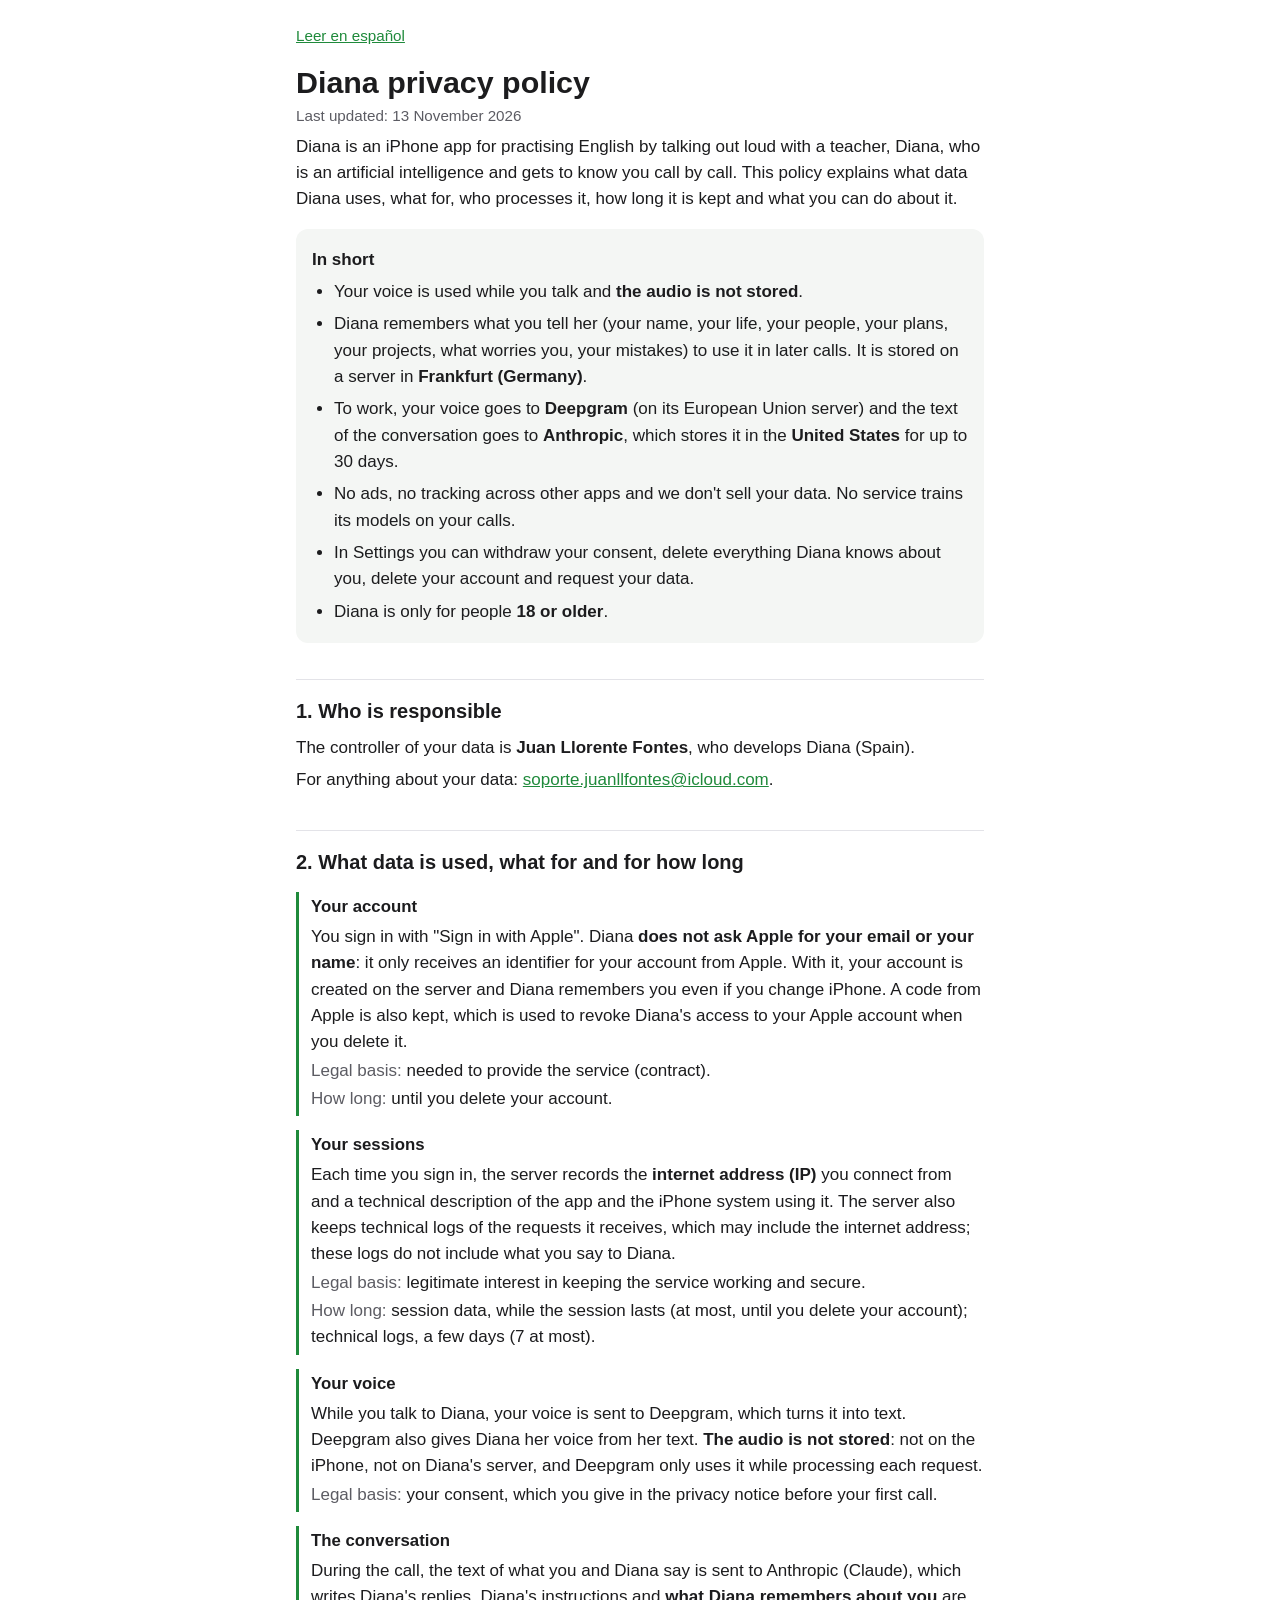
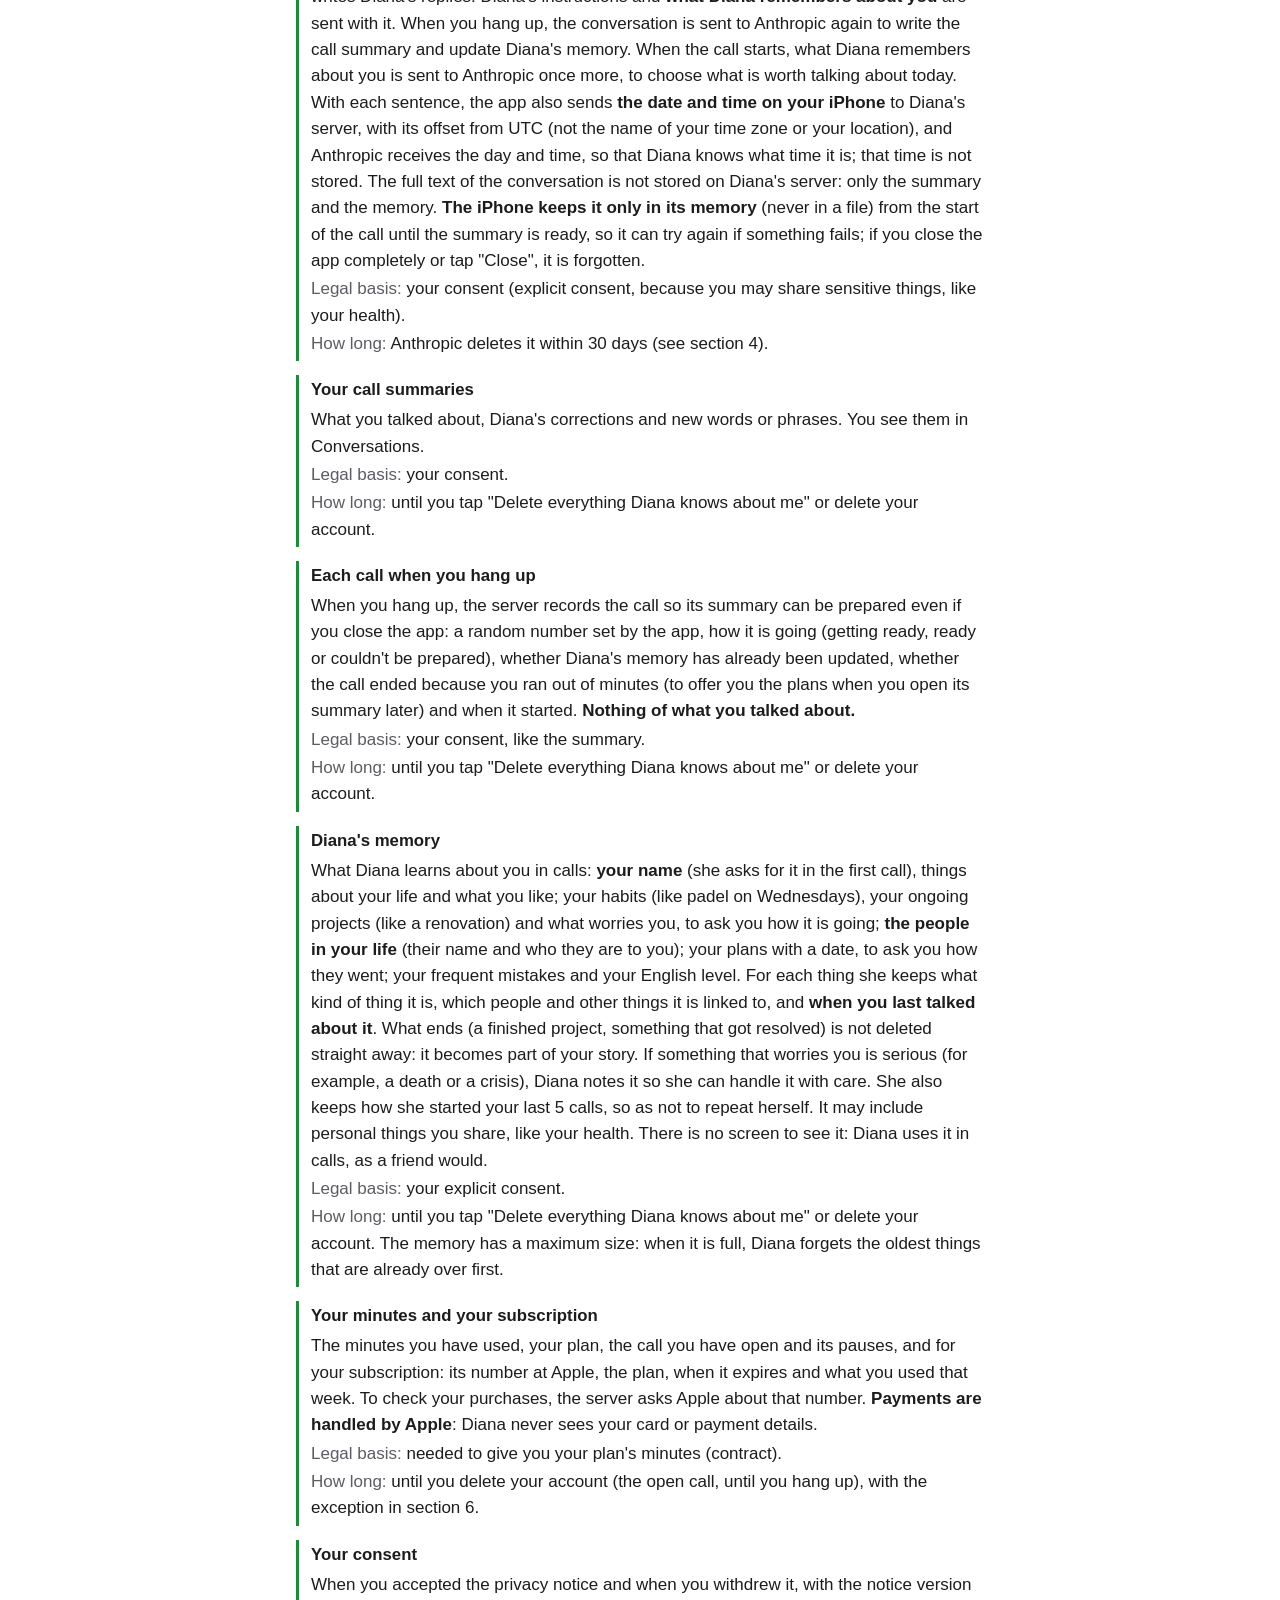
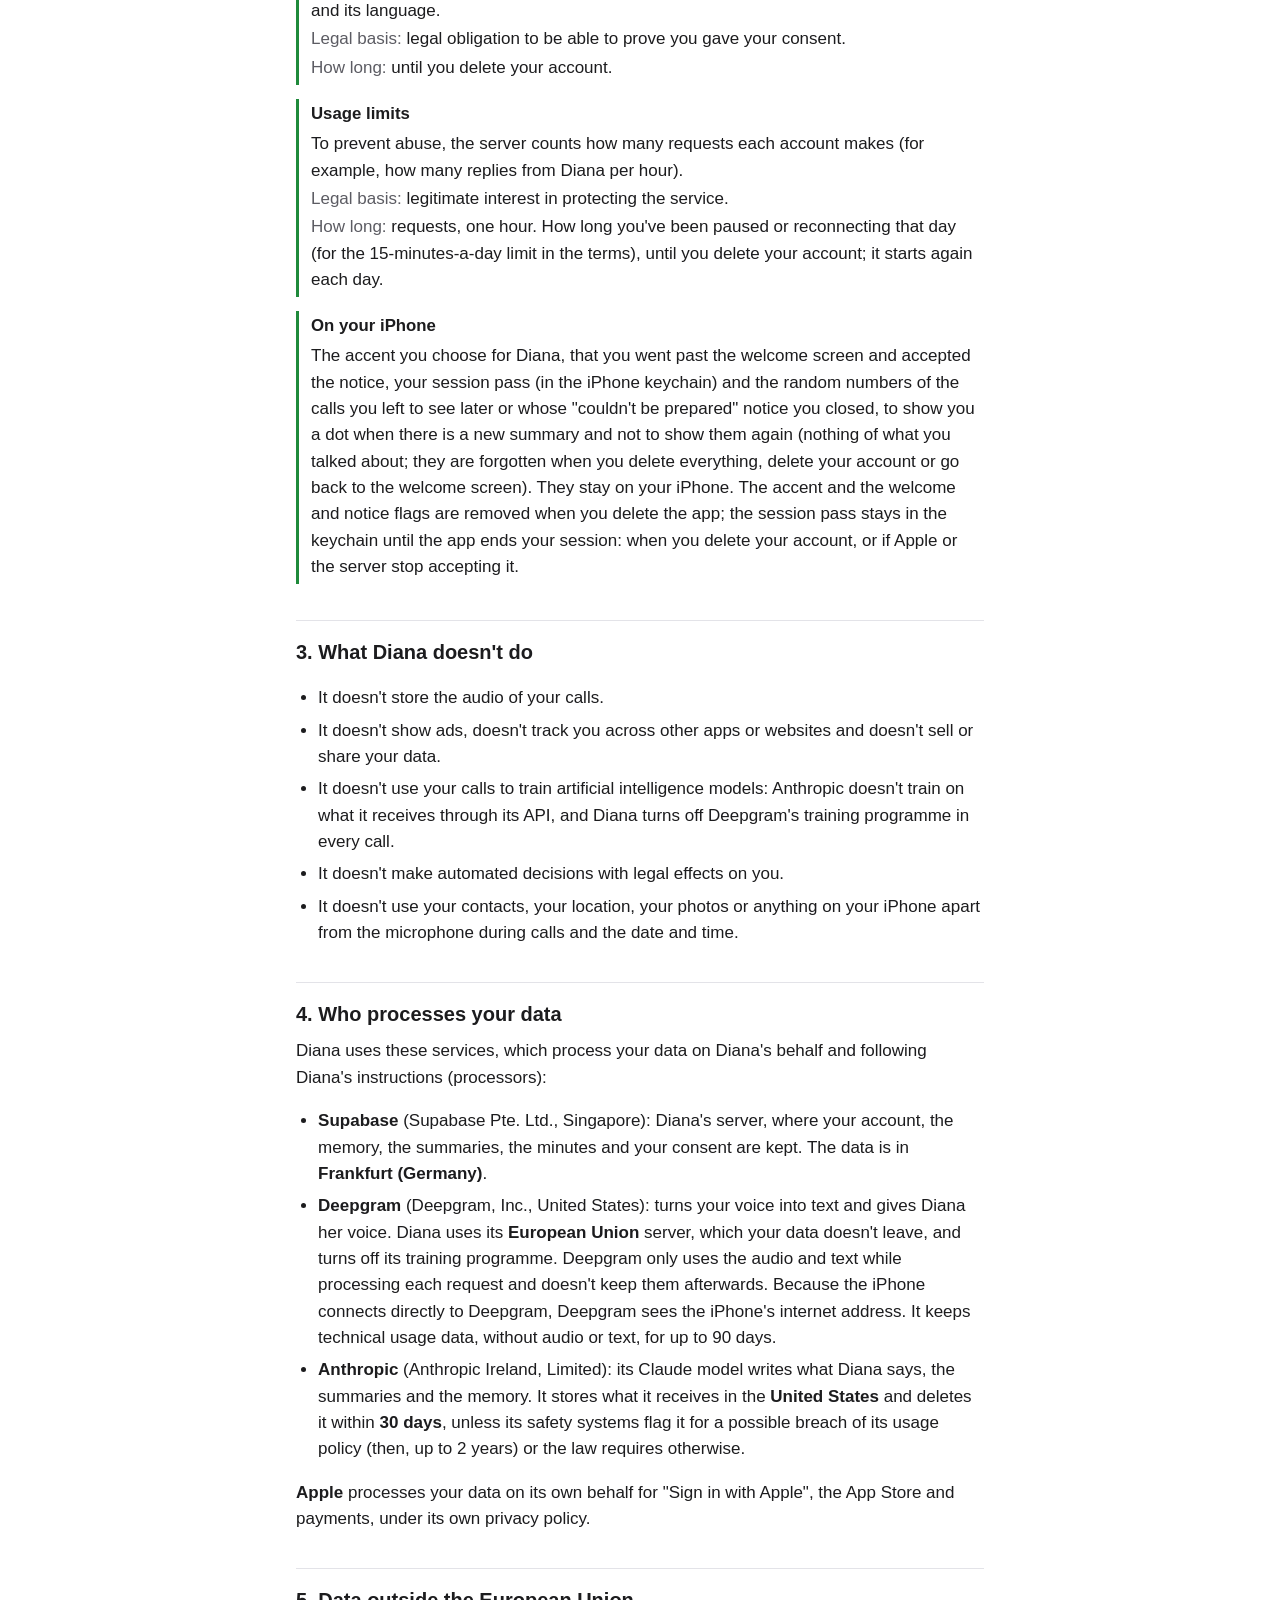
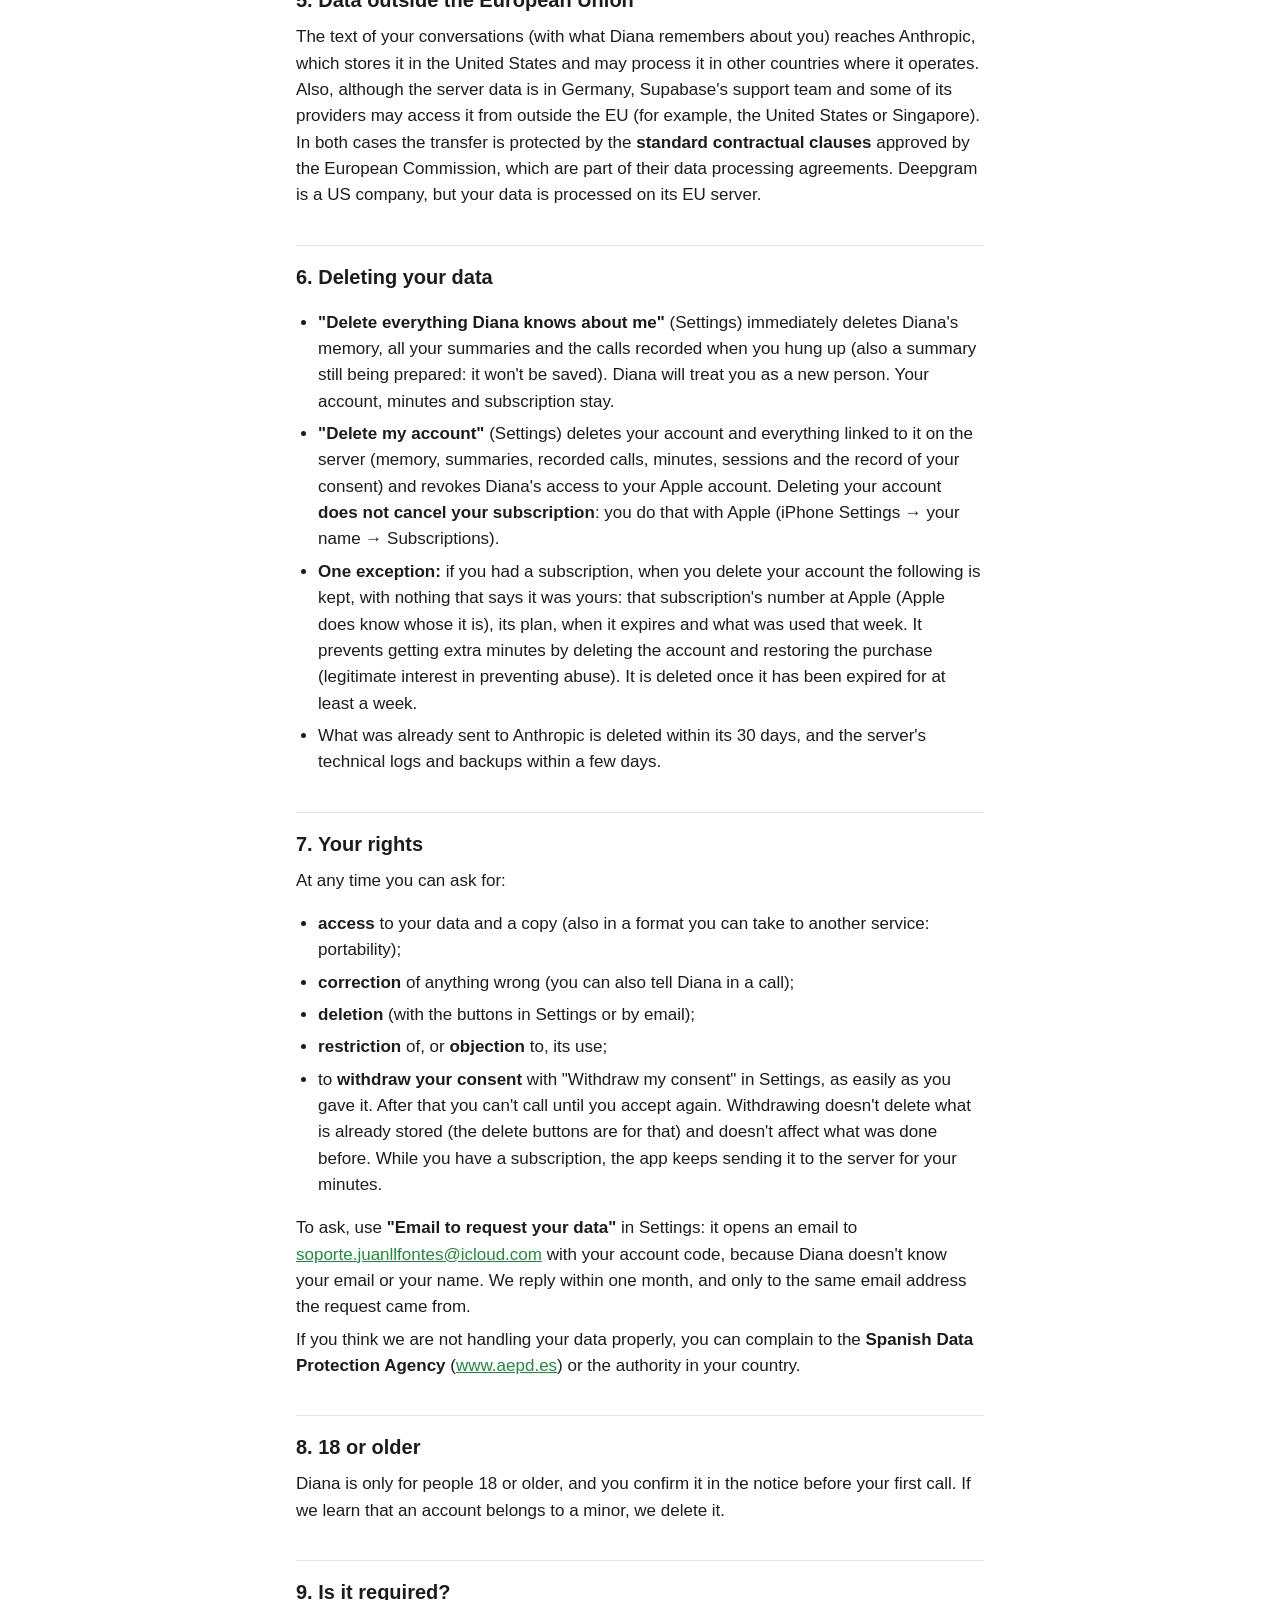
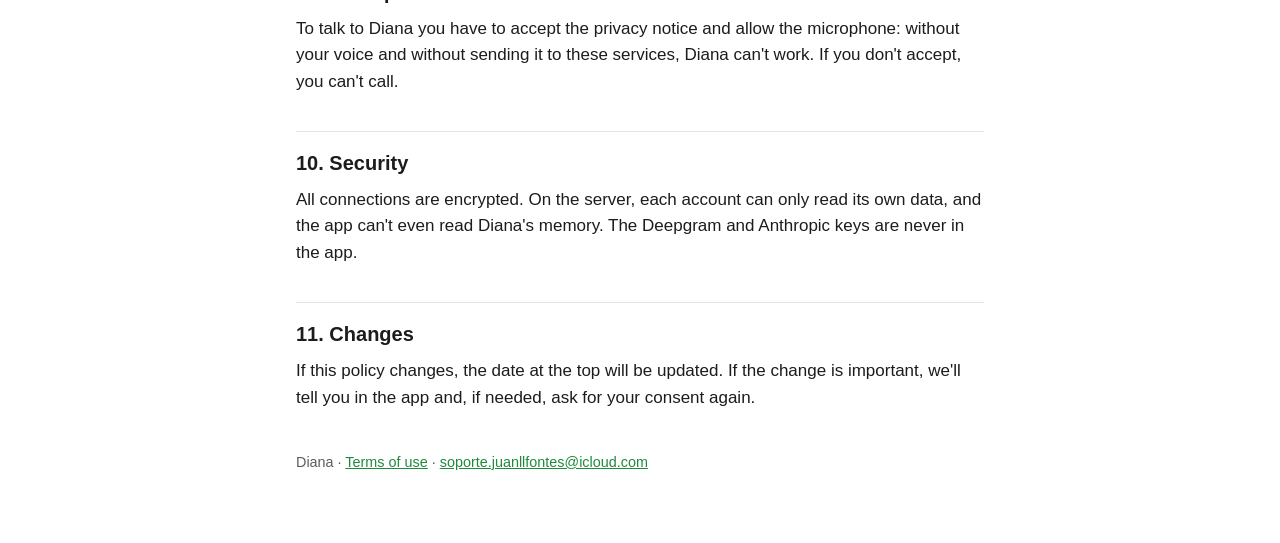
==== commit 181f7c76: "Política al día con Conversaciones, la conversación solo en la memoria del iPhone y la fila de cada " ====
--- a/en/privacy.html
+++ b/en/privacy.html
@@ -54,15 +54,22 @@
 
 <div class="dato">
 <h3>The conversation</h3>
-<p>During the call, the text of what you and Diana say is sent to Anthropic (Claude), which writes Diana's replies. Diana's instructions and <strong>what Diana remembers about you</strong> are sent with it. When you hang up, the conversation is sent to Anthropic again to write the call summary and update Diana's memory. When the call starts, what Diana remembers about you is sent to Anthropic once more, to choose what is worth talking about today. With each sentence, the app also sends <strong>the date and time on your iPhone</strong> to Diana's server, with its offset from UTC (not the name of your time zone or your location), and Anthropic receives the day and time, so that Diana knows what time it is; that time is not stored. The full text of the conversation is not stored on Diana's server: only the summary and the memory. The iPhone keeps it while the call lasts.</p>
+<p>During the call, the text of what you and Diana say is sent to Anthropic (Claude), which writes Diana's replies. Diana's instructions and <strong>what Diana remembers about you</strong> are sent with it. When you hang up, the conversation is sent to Anthropic again to write the call summary and update Diana's memory. When the call starts, what Diana remembers about you is sent to Anthropic once more, to choose what is worth talking about today. With each sentence, the app also sends <strong>the date and time on your iPhone</strong> to Diana's server, with its offset from UTC (not the name of your time zone or your location), and Anthropic receives the day and time, so that Diana knows what time it is; that time is not stored. The full text of the conversation is not stored on Diana's server: only the summary and the memory. <strong>The iPhone keeps it only in its memory</strong> (never in a file) from the start of the call until the summary is ready, so it can try again if something fails; if you close the app completely or tap "Close", it is forgotten.</p>
 <p><span class="etiqueta">Legal basis:</span> your consent (explicit consent, because you may share sensitive things, like your health).</p>
 <p><span class="etiqueta">How long:</span> Anthropic deletes it within 30 days (see section 4).</p>
 </div>
 
 <div class="dato">
 <h3>Your call summaries</h3>
-<p>What you talked about, Diana's corrections and new words or phrases. You see them in History.</p>
+<p>What you talked about, Diana's corrections and new words or phrases. You see them in Conversations.</p>
 <p><span class="etiqueta">Legal basis:</span> your consent.</p>
+<p><span class="etiqueta">How long:</span> until you tap "Delete everything Diana knows about me" or delete your account.</p>
+</div>
+
+<div class="dato">
+<h3>Each call when you hang up</h3>
+<p>When you hang up, the server records the call so its summary can be prepared even if you close the app: a random number set by the app, how it is going (getting ready, ready or couldn't be prepared), whether Diana's memory has already been updated, whether the call ended because you ran out of minutes (to offer you the plans when you open its summary later) and when it started. <strong>Nothing of what you talked about.</strong></p>
+<p><span class="etiqueta">Legal basis:</span> your consent, like the summary.</p>
 <p><span class="etiqueta">How long:</span> until you tap "Delete everything Diana knows about me" or delete your account.</p>
 </div>
 
@@ -96,7 +103,7 @@
 
 <div class="dato">
 <h3>On your iPhone</h3>
-<p>The accent you choose for Diana, that you went past the welcome screen and accepted the notice, and your session pass (in the iPhone keychain). They stay on your iPhone. The accent and the welcome and notice flags are removed when you delete the app; the session pass stays in the keychain until the app ends your session: when you delete your account, or if Apple or the server stop accepting it.</p>
+<p>The accent you choose for Diana, that you went past the welcome screen and accepted the notice, your session pass (in the iPhone keychain) and the random numbers of the calls you left to see later or whose "couldn't be prepared" notice you closed, to show you a dot when there is a new summary and not to show them again (nothing of what you talked about; they are forgotten when you delete everything, delete your account or go back to the welcome screen). They stay on your iPhone. The accent and the welcome and notice flags are removed when you delete the app; the session pass stays in the keychain until the app ends your session: when you delete your account, or if Apple or the server stop accepting it.</p>
 </div>
 
 <h2>3. What Diana doesn't do</h2>
@@ -122,8 +129,8 @@
 
 <h2>6. Deleting your data</h2>
 <ul>
-<li><strong>"Delete everything Diana knows about me"</strong> (Settings) immediately deletes Diana's memory and all your summaries. Diana will treat you as a new person. Your account, minutes and subscription stay.</li>
-<li><strong>"Delete my account"</strong> (Settings) deletes your account and everything linked to it on the server (memory, summaries, minutes, sessions and the record of your consent) and revokes Diana's access to your Apple account. Deleting your account <strong>does not cancel your subscription</strong>: you do that with Apple (iPhone Settings → your name → Subscriptions).</li>
+<li><strong>"Delete everything Diana knows about me"</strong> (Settings) immediately deletes Diana's memory, all your summaries and the calls recorded when you hung up (also a summary still being prepared: it won't be saved). Diana will treat you as a new person. Your account, minutes and subscription stay.</li>
+<li><strong>"Delete my account"</strong> (Settings) deletes your account and everything linked to it on the server (memory, summaries, recorded calls, minutes, sessions and the record of your consent) and revokes Diana's access to your Apple account. Deleting your account <strong>does not cancel your subscription</strong>: you do that with Apple (iPhone Settings → your name → Subscriptions).</li>
 <li><strong>One exception:</strong> if you had a subscription, when you delete your account the following is kept, with nothing that says it was yours: that subscription's number at Apple (Apple does know whose it is), its plan, when it expires and what was used that week. It prevents getting extra minutes by deleting the account and restoring the purchase (legitimate interest in preventing abuse). It is deleted once it has been expired for at least a week.</li>
 <li>What was already sent to Anthropic is deleted within its 30 days, and the server's technical logs and backups within a few days.</li>
 </ul>
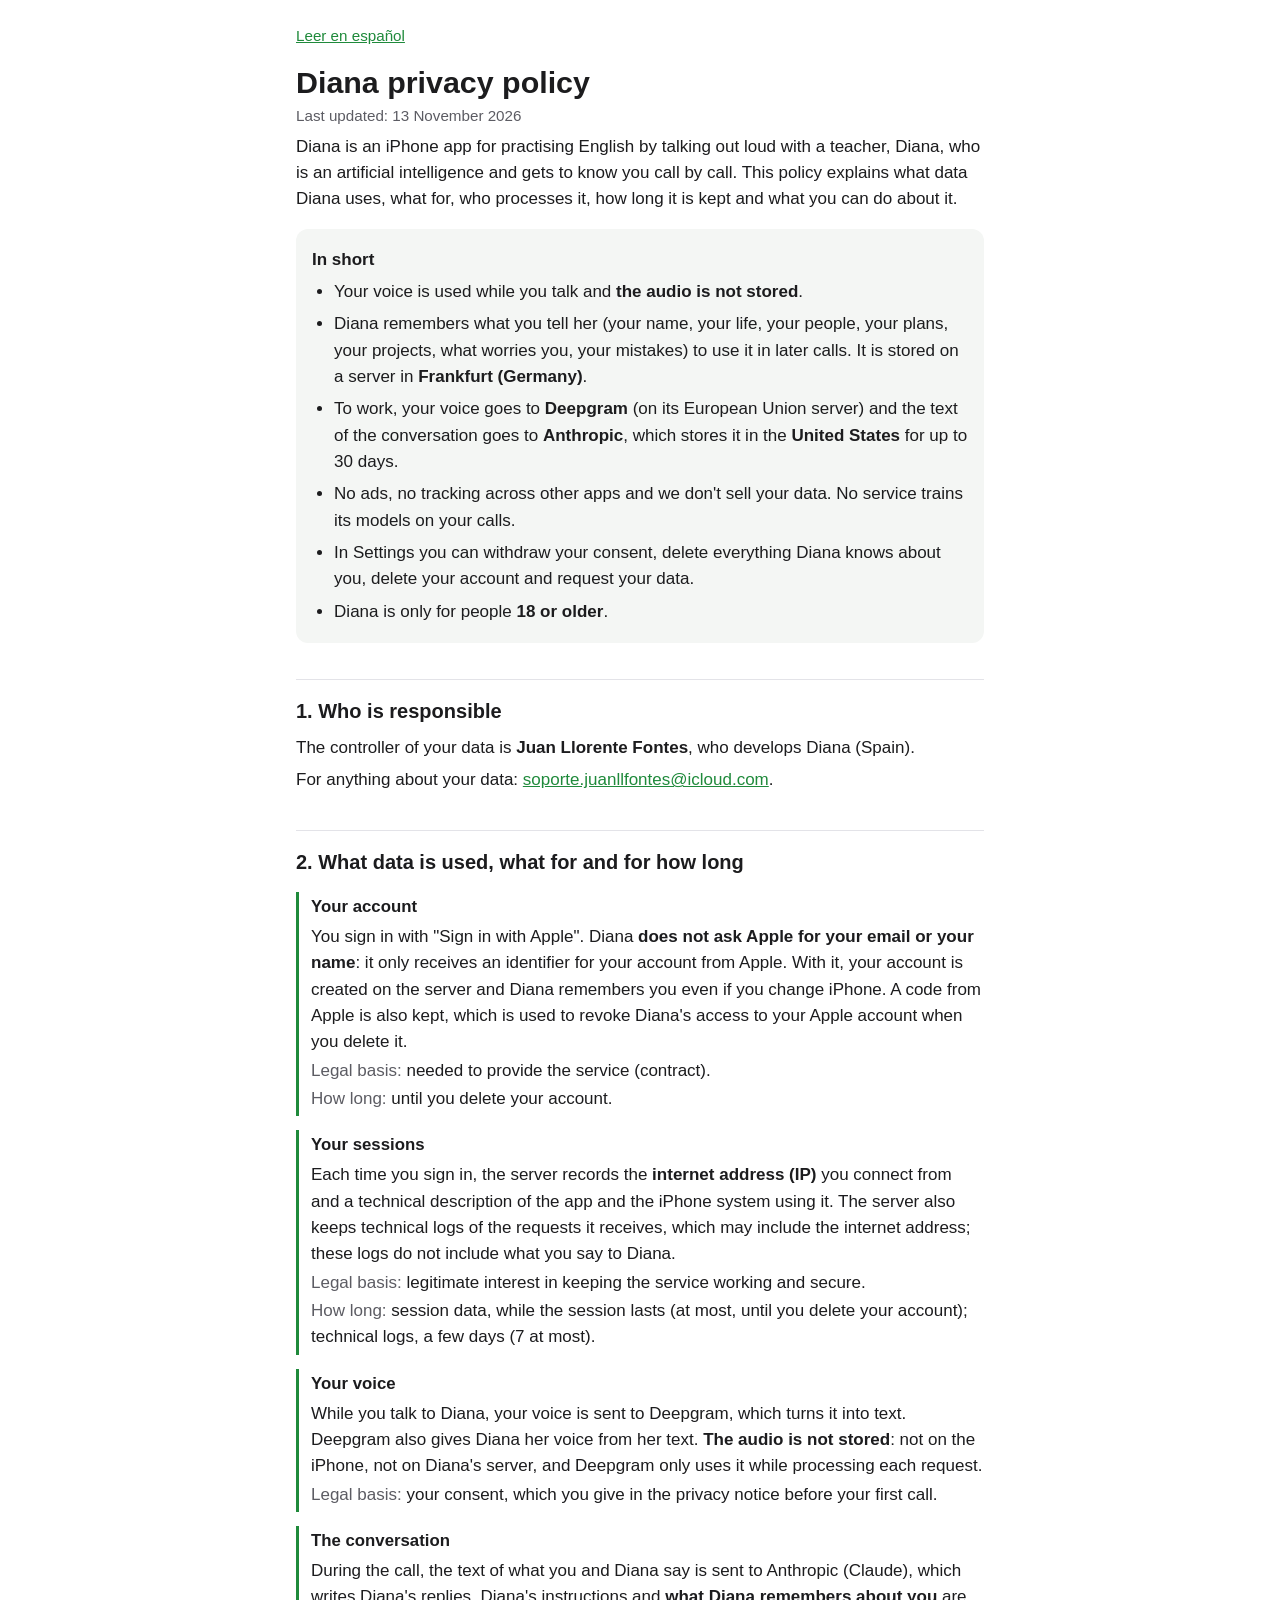
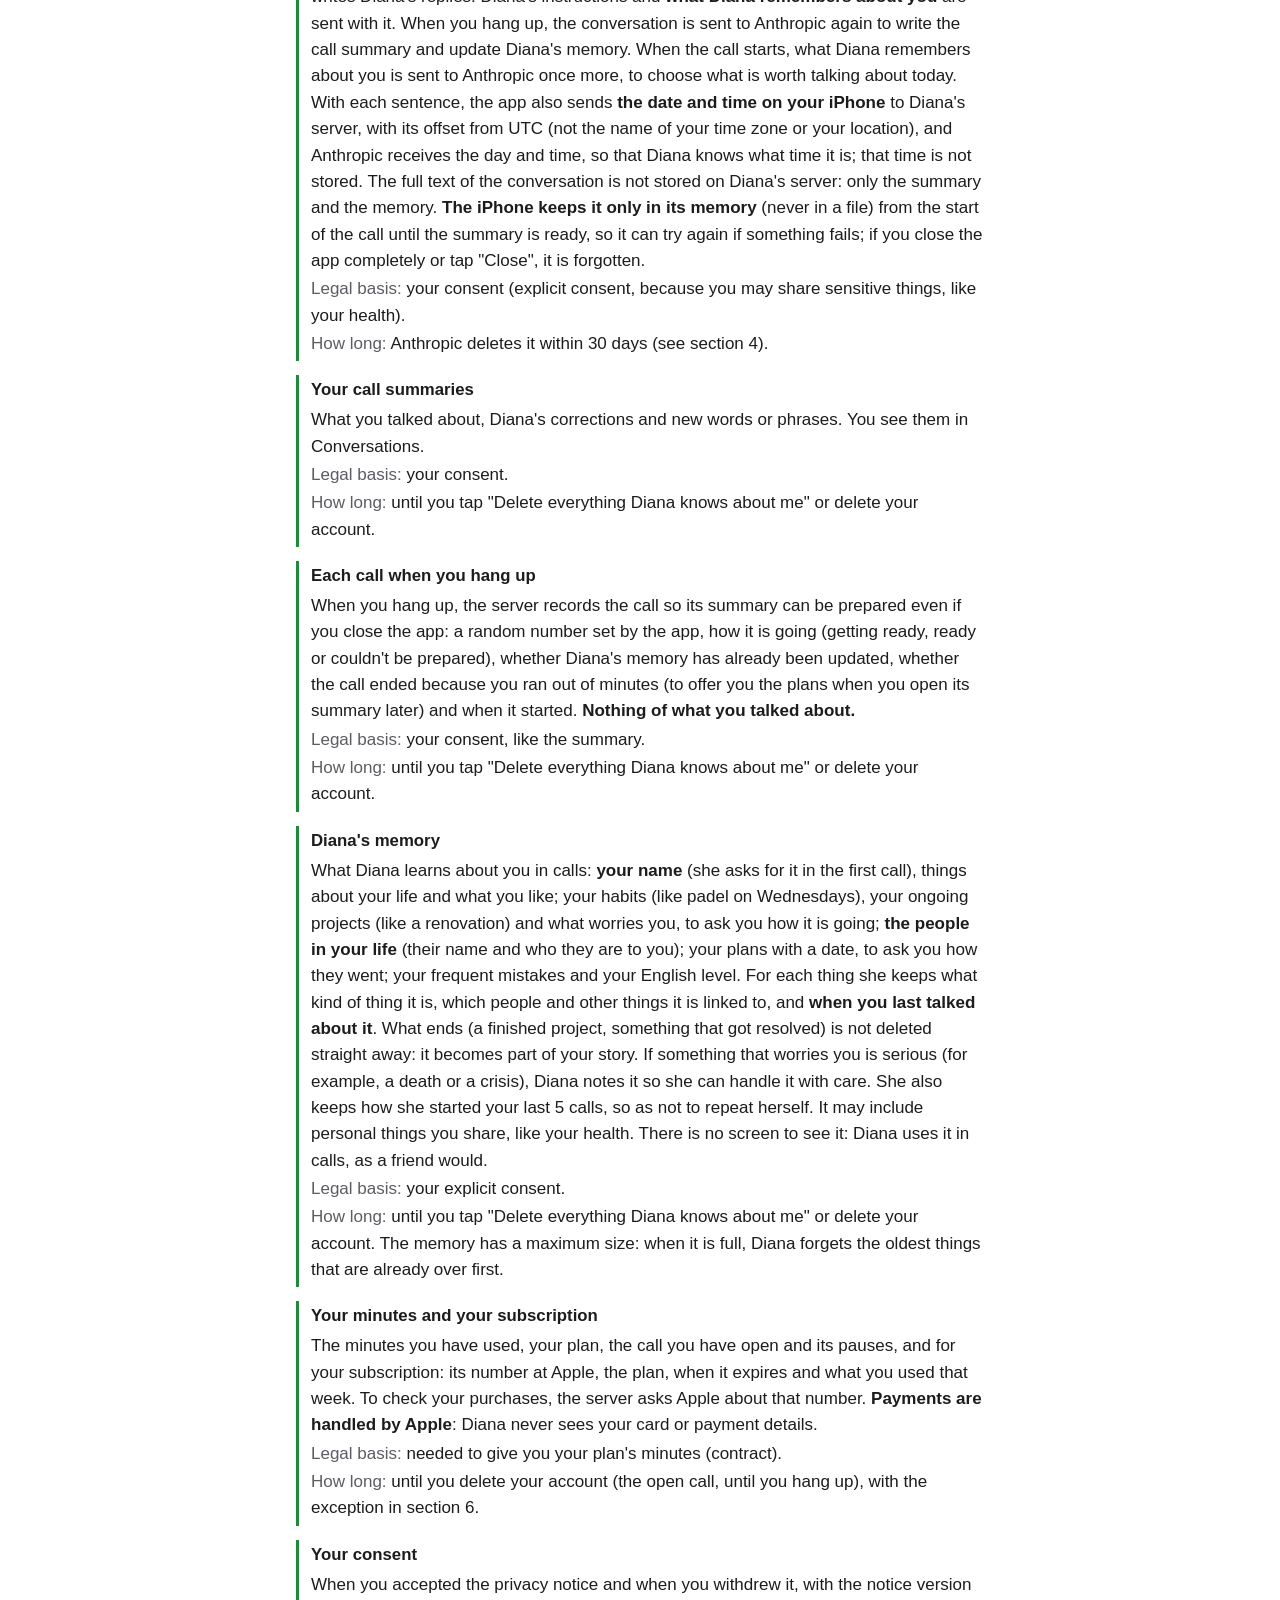
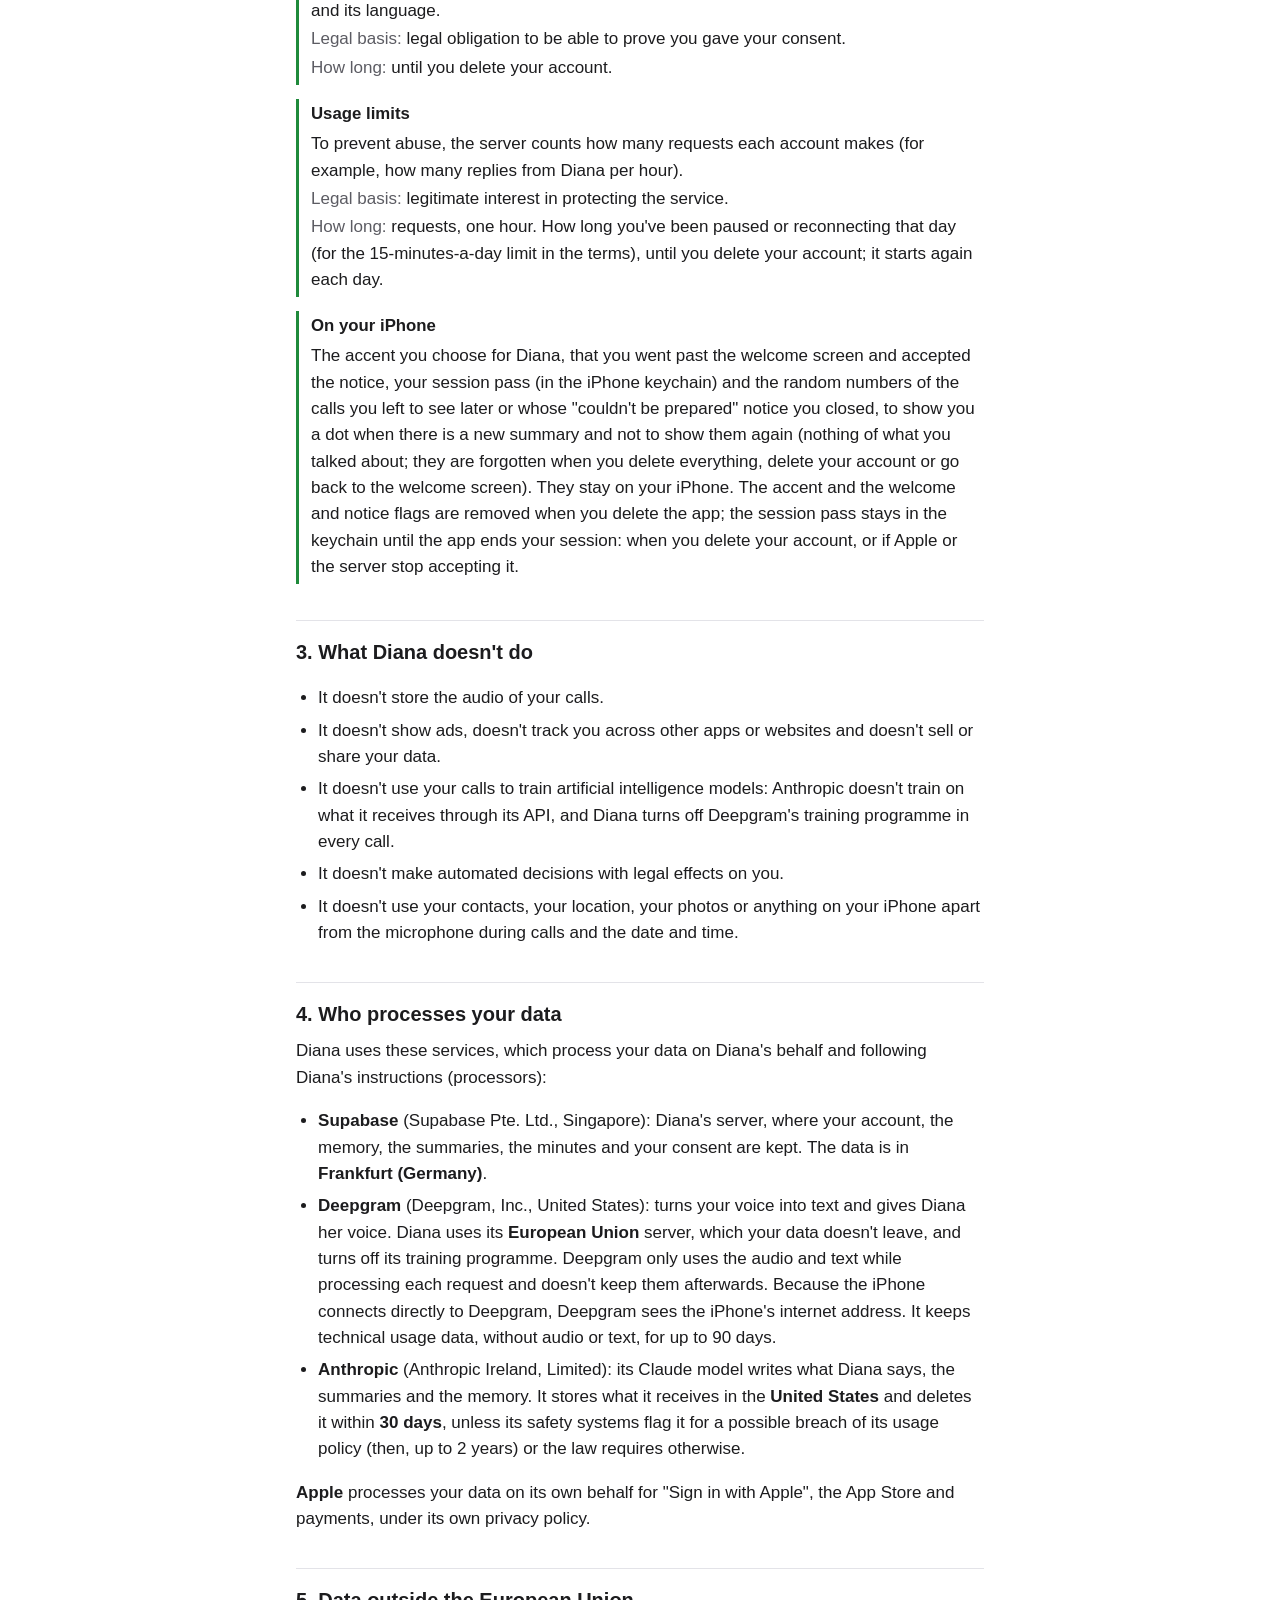
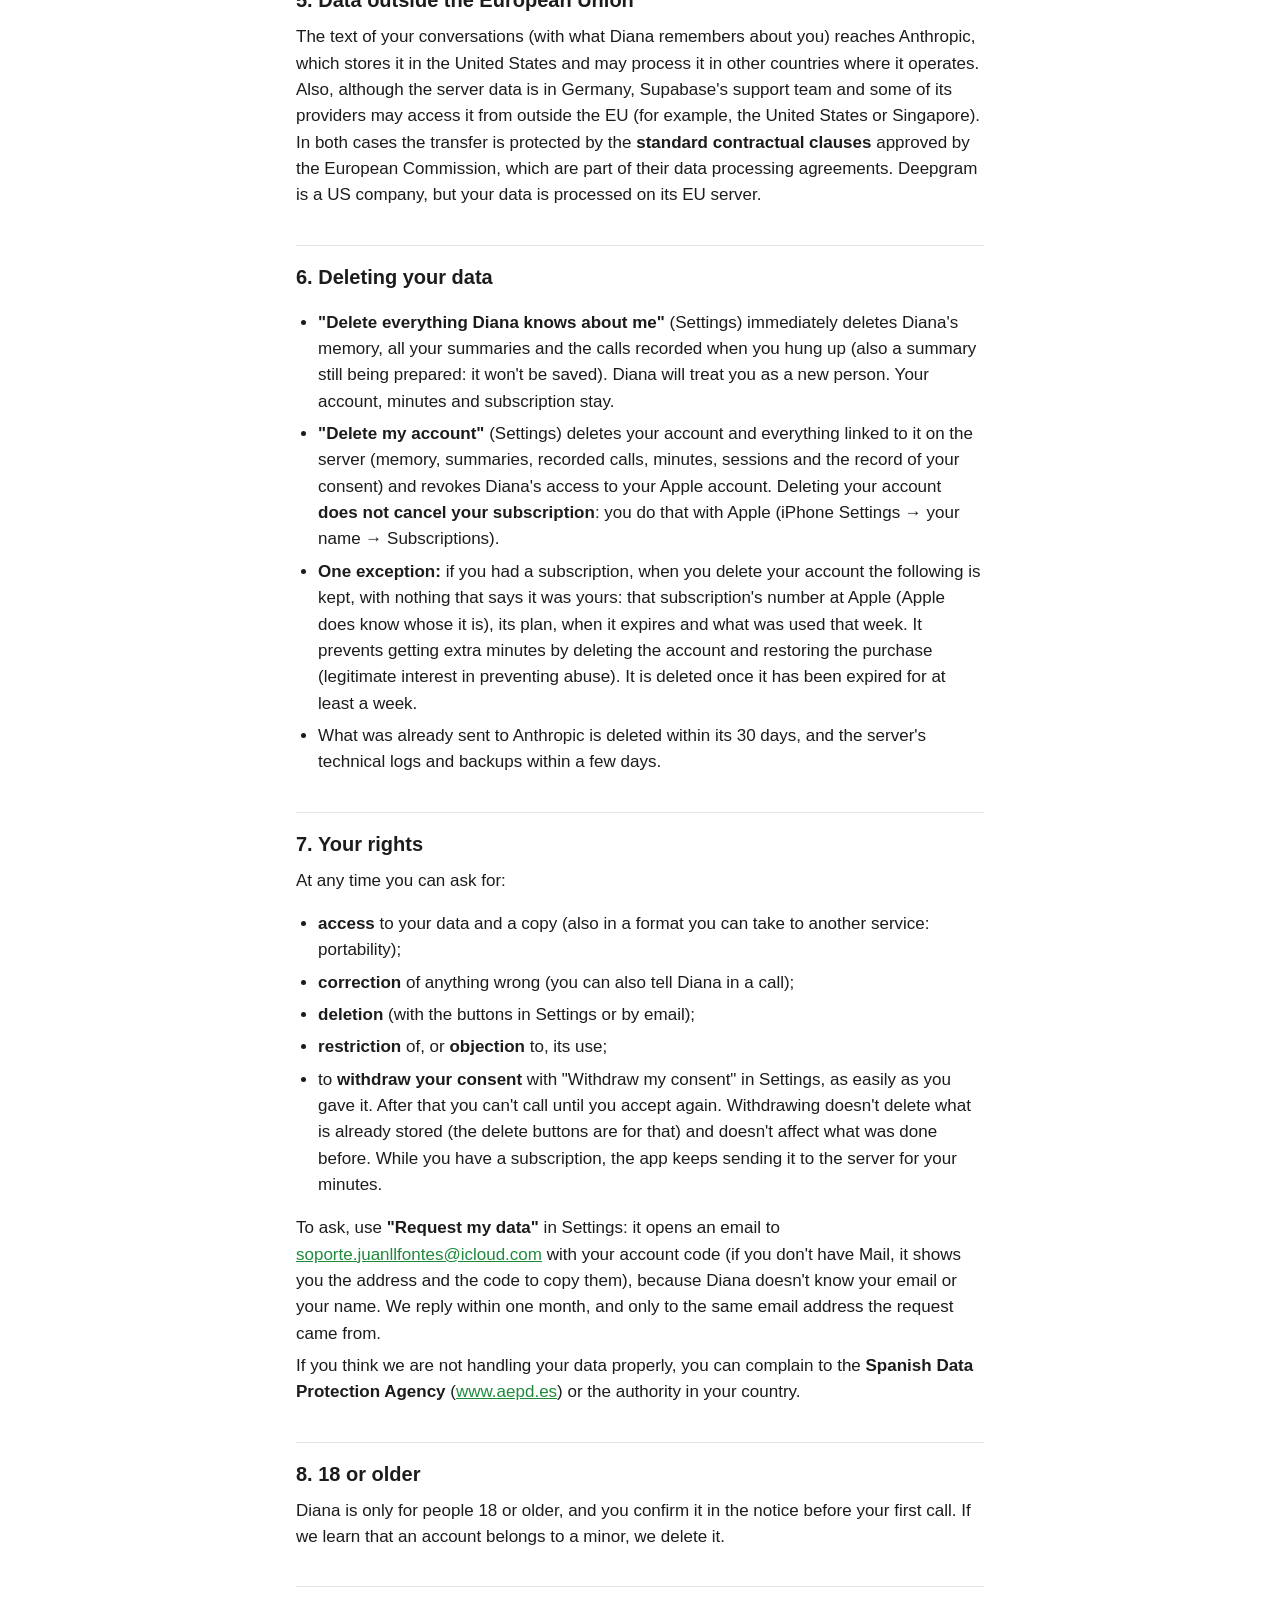
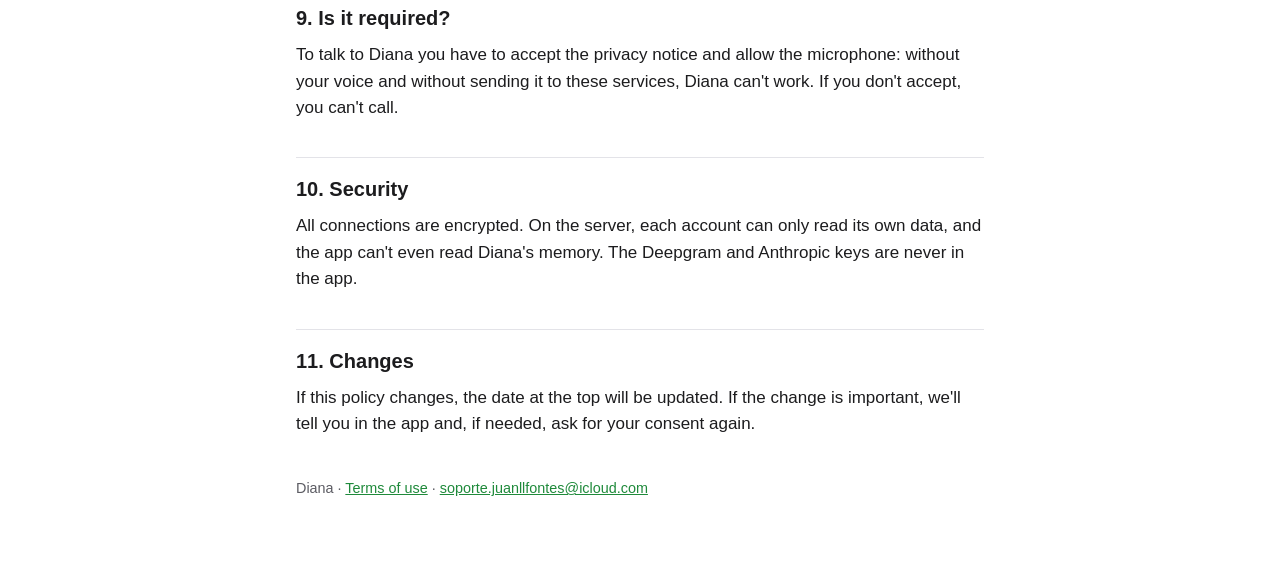
==== commit f7b0039f: "Política: el botón se llama «Pedir mis datos» (T-063)" ====
--- a/en/privacy.html
+++ b/en/privacy.html
@@ -144,7 +144,7 @@
 <li><strong>restriction</strong> of, or <strong>objection</strong> to, its use;</li>
 <li>to <strong>withdraw your consent</strong> with "Withdraw my consent" in Settings, as easily as you gave it. After that you can't call until you accept again. Withdrawing doesn't delete what is already stored (the delete buttons are for that) and doesn't affect what was done before. While you have a subscription, the app keeps sending it to the server for your minutes.</li>
 </ul>
-<p>To ask, use <strong>"Email to request your data"</strong> in Settings: it opens an email to <a href="mailto:soporte.juanllfontes@icloud.com">soporte.juanllfontes@icloud.com</a> with your account code, because Diana doesn't know your email or your name. We reply within one month, and only to the same email address the request came from.</p>
+<p>To ask, use <strong>"Request my data"</strong> in Settings: it opens an email to <a href="mailto:soporte.juanllfontes@icloud.com">soporte.juanllfontes@icloud.com</a> with your account code (if you don't have Mail, it shows you the address and the code to copy them), because Diana doesn't know your email or your name. We reply within one month, and only to the same email address the request came from.</p>
 <p>If you think we are not handling your data properly, you can complain to the <strong>Spanish Data Protection Agency</strong> (<a href="https://www.aepd.es">www.aepd.es</a>) or the authority in your country.</p>
 
 <h2>8. 18 or older</h2>
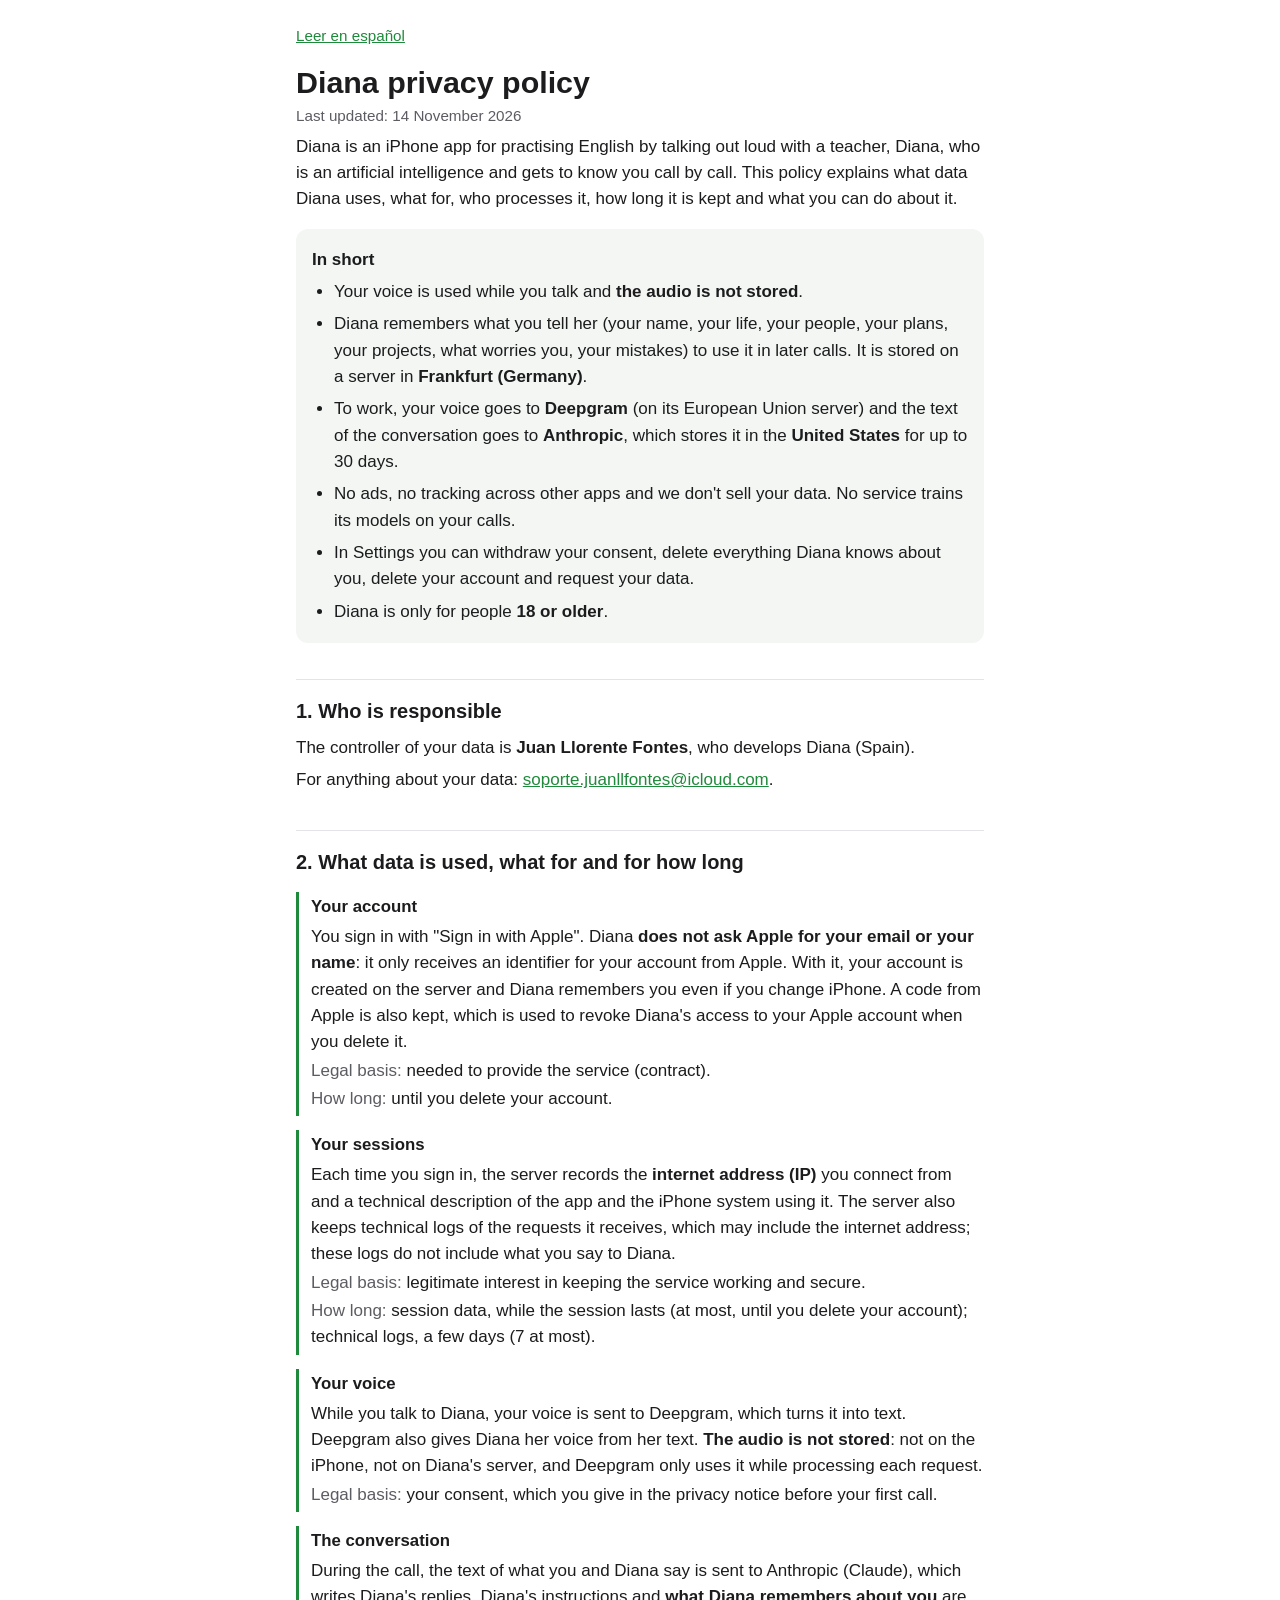
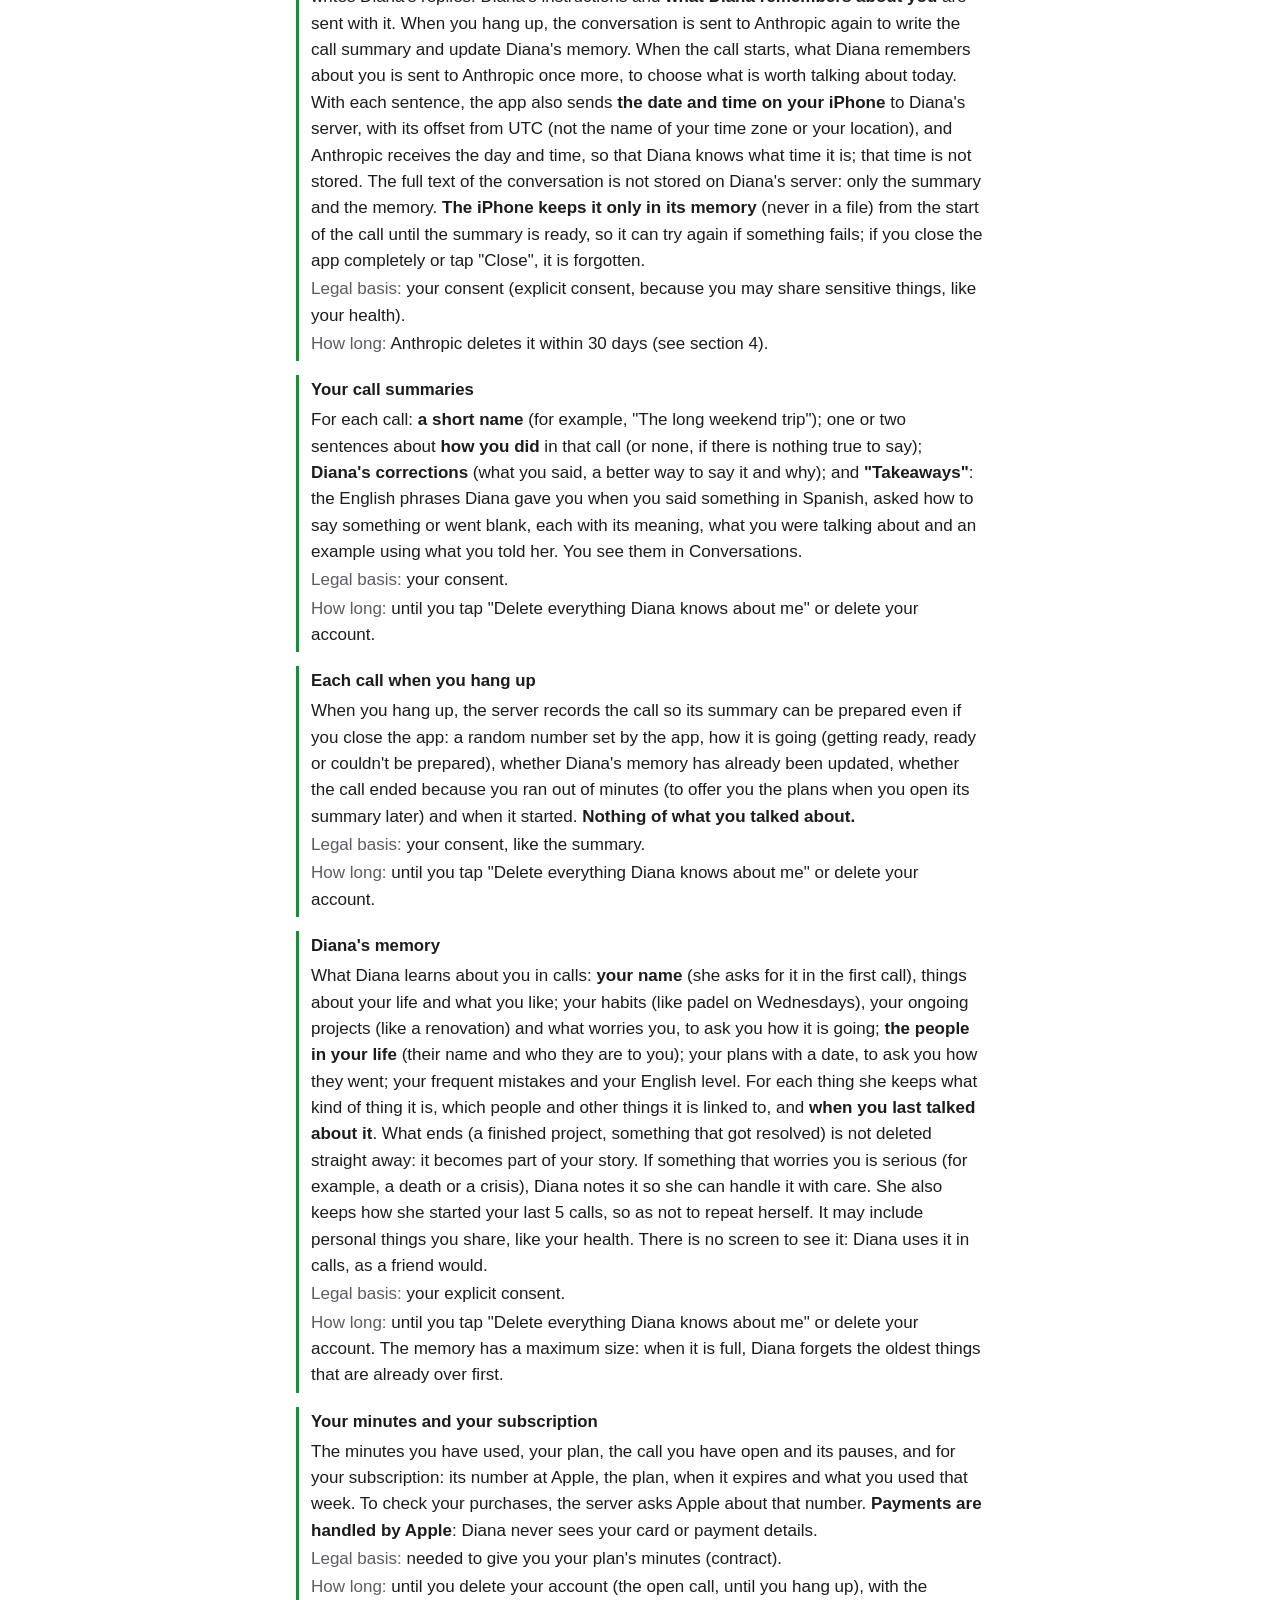
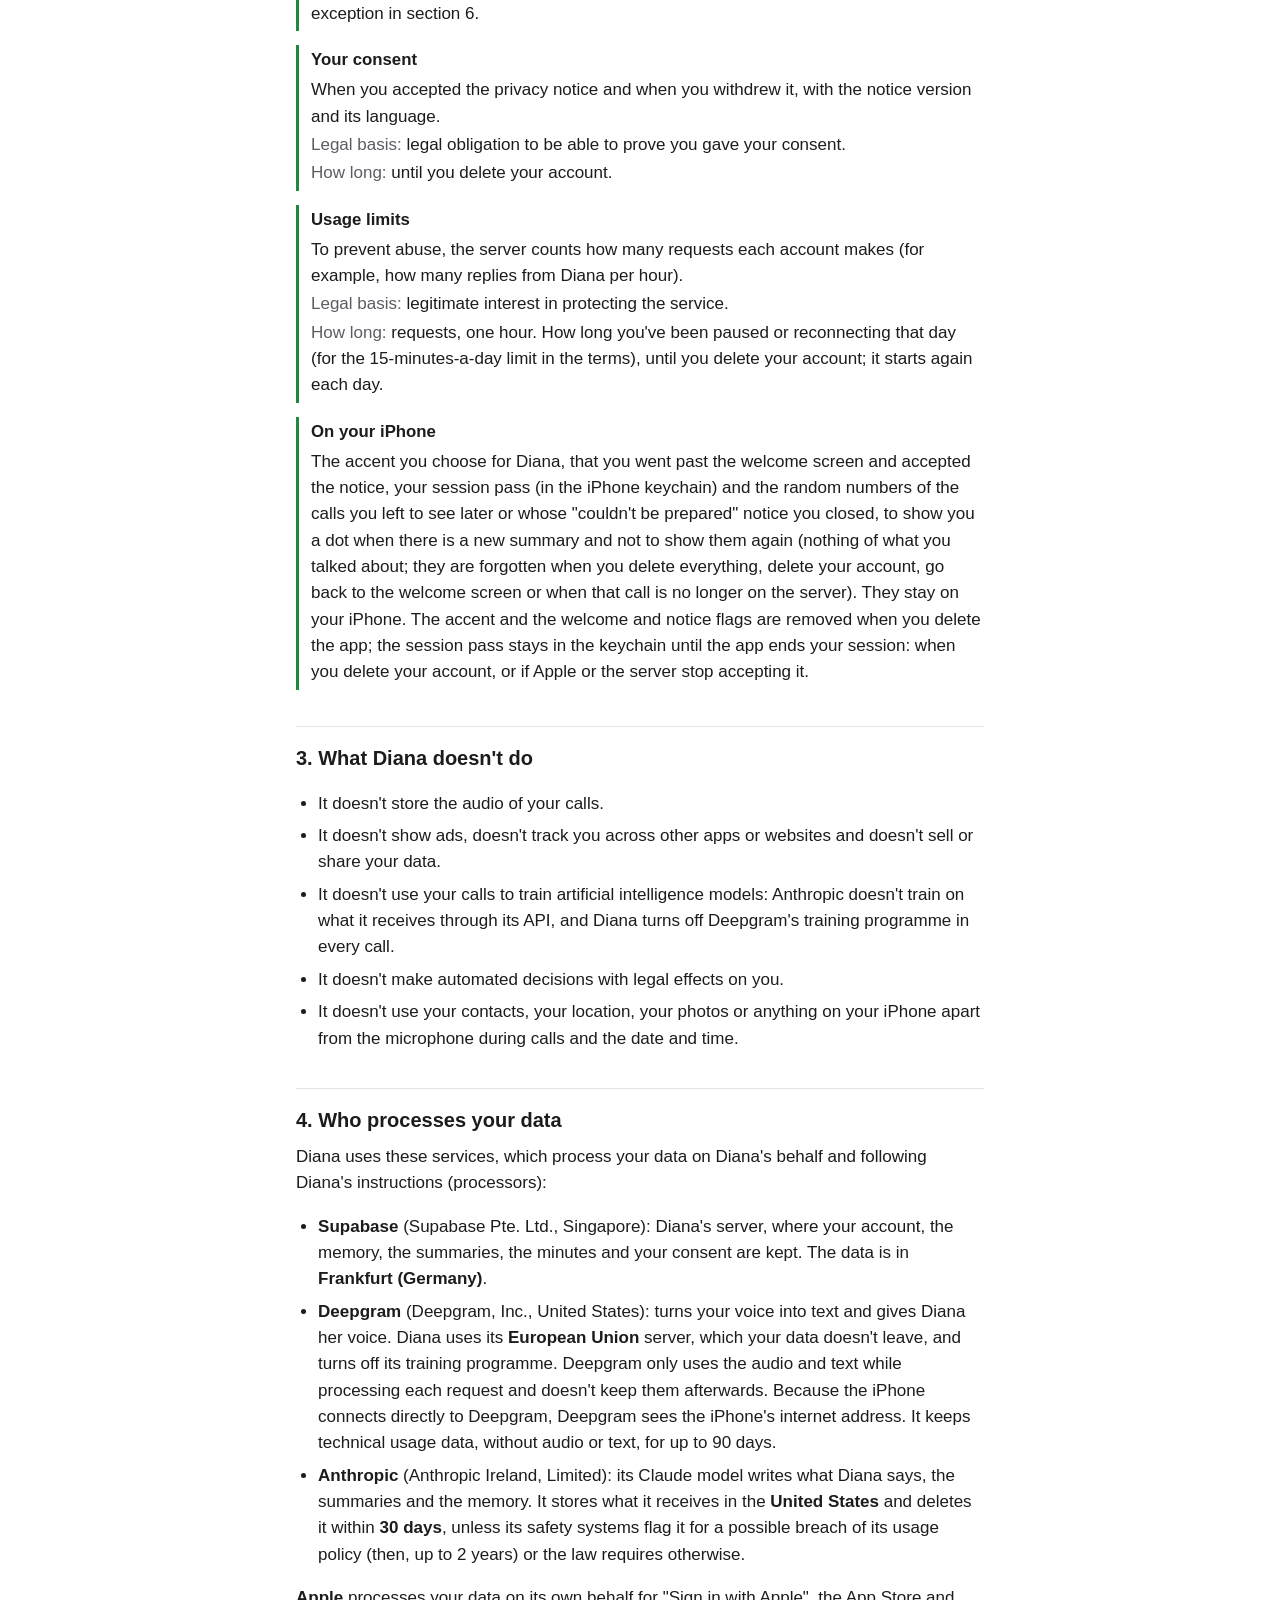
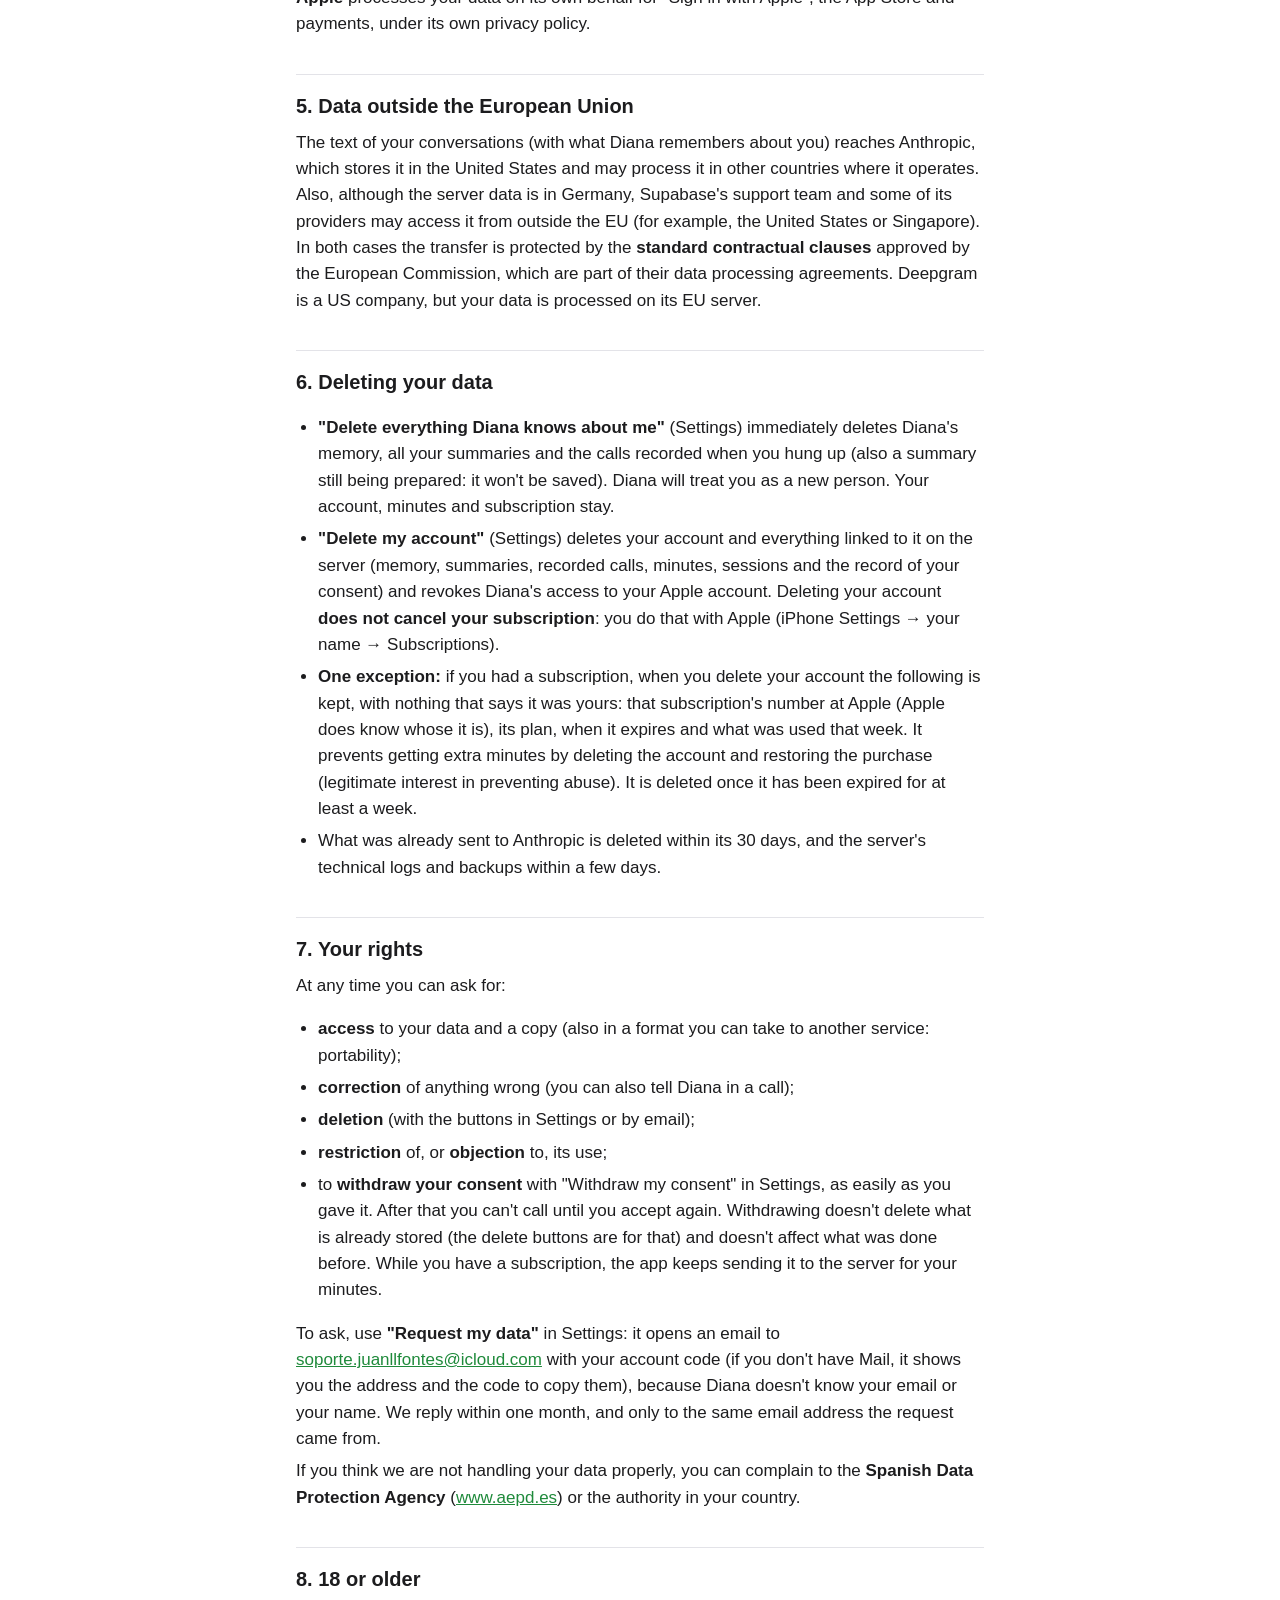
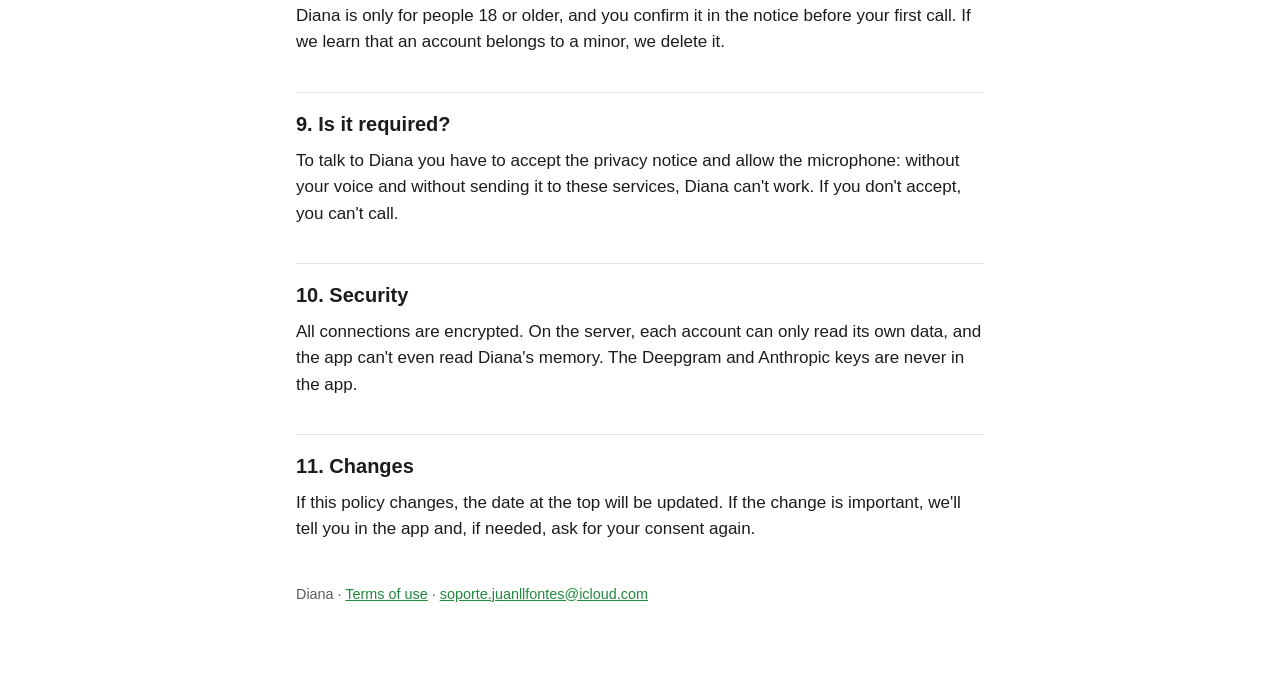
==== commit 3b656f5d: "Política: qué lleva el resumen nuevo, y los números del iPhone se olvidan cuando la llamada ya no es" ====
--- a/en/privacy.html
+++ b/en/privacy.html
@@ -10,7 +10,7 @@
 <main>
 <p class="idioma"><a href="../es/privacidad.html" hreflang="es" lang="es">Leer en español</a></p>
 <h1>Diana privacy policy</h1>
-<p class="fecha">Last updated: 13 November 2026</p>
+<p class="fecha">Last updated: 14 November 2026</p>
 
 <p>Diana is an iPhone app for practising English by talking out loud with a teacher, Diana, who is an artificial intelligence and gets to know you call by call. This policy explains what data Diana uses, what for, who processes it, how long it is kept and what you can do about it.</p>
 
@@ -61,7 +61,7 @@
 
 <div class="dato">
 <h3>Your call summaries</h3>
-<p>What you talked about, Diana's corrections and new words or phrases. You see them in Conversations.</p>
+<p>For each call: <strong>a short name</strong> (for example, "The long weekend trip"); one or two sentences about <strong>how you did</strong> in that call (or none, if there is nothing true to say); <strong>Diana's corrections</strong> (what you said, a better way to say it and why); and <strong>"Takeaways"</strong>: the English phrases Diana gave you when you said something in Spanish, asked how to say something or went blank, each with its meaning, what you were talking about and an example using what you told her. You see them in Conversations.</p>
 <p><span class="etiqueta">Legal basis:</span> your consent.</p>
 <p><span class="etiqueta">How long:</span> until you tap "Delete everything Diana knows about me" or delete your account.</p>
 </div>
@@ -103,7 +103,7 @@
 
 <div class="dato">
 <h3>On your iPhone</h3>
-<p>The accent you choose for Diana, that you went past the welcome screen and accepted the notice, your session pass (in the iPhone keychain) and the random numbers of the calls you left to see later or whose "couldn't be prepared" notice you closed, to show you a dot when there is a new summary and not to show them again (nothing of what you talked about; they are forgotten when you delete everything, delete your account or go back to the welcome screen). They stay on your iPhone. The accent and the welcome and notice flags are removed when you delete the app; the session pass stays in the keychain until the app ends your session: when you delete your account, or if Apple or the server stop accepting it.</p>
+<p>The accent you choose for Diana, that you went past the welcome screen and accepted the notice, your session pass (in the iPhone keychain) and the random numbers of the calls you left to see later or whose "couldn't be prepared" notice you closed, to show you a dot when there is a new summary and not to show them again (nothing of what you talked about; they are forgotten when you delete everything, delete your account, go back to the welcome screen or when that call is no longer on the server). They stay on your iPhone. The accent and the welcome and notice flags are removed when you delete the app; the session pass stays in the keychain until the app ends your session: when you delete your account, or if Apple or the server stop accepting it.</p>
 </div>
 
 <h2>3. What Diana doesn't do</h2>
